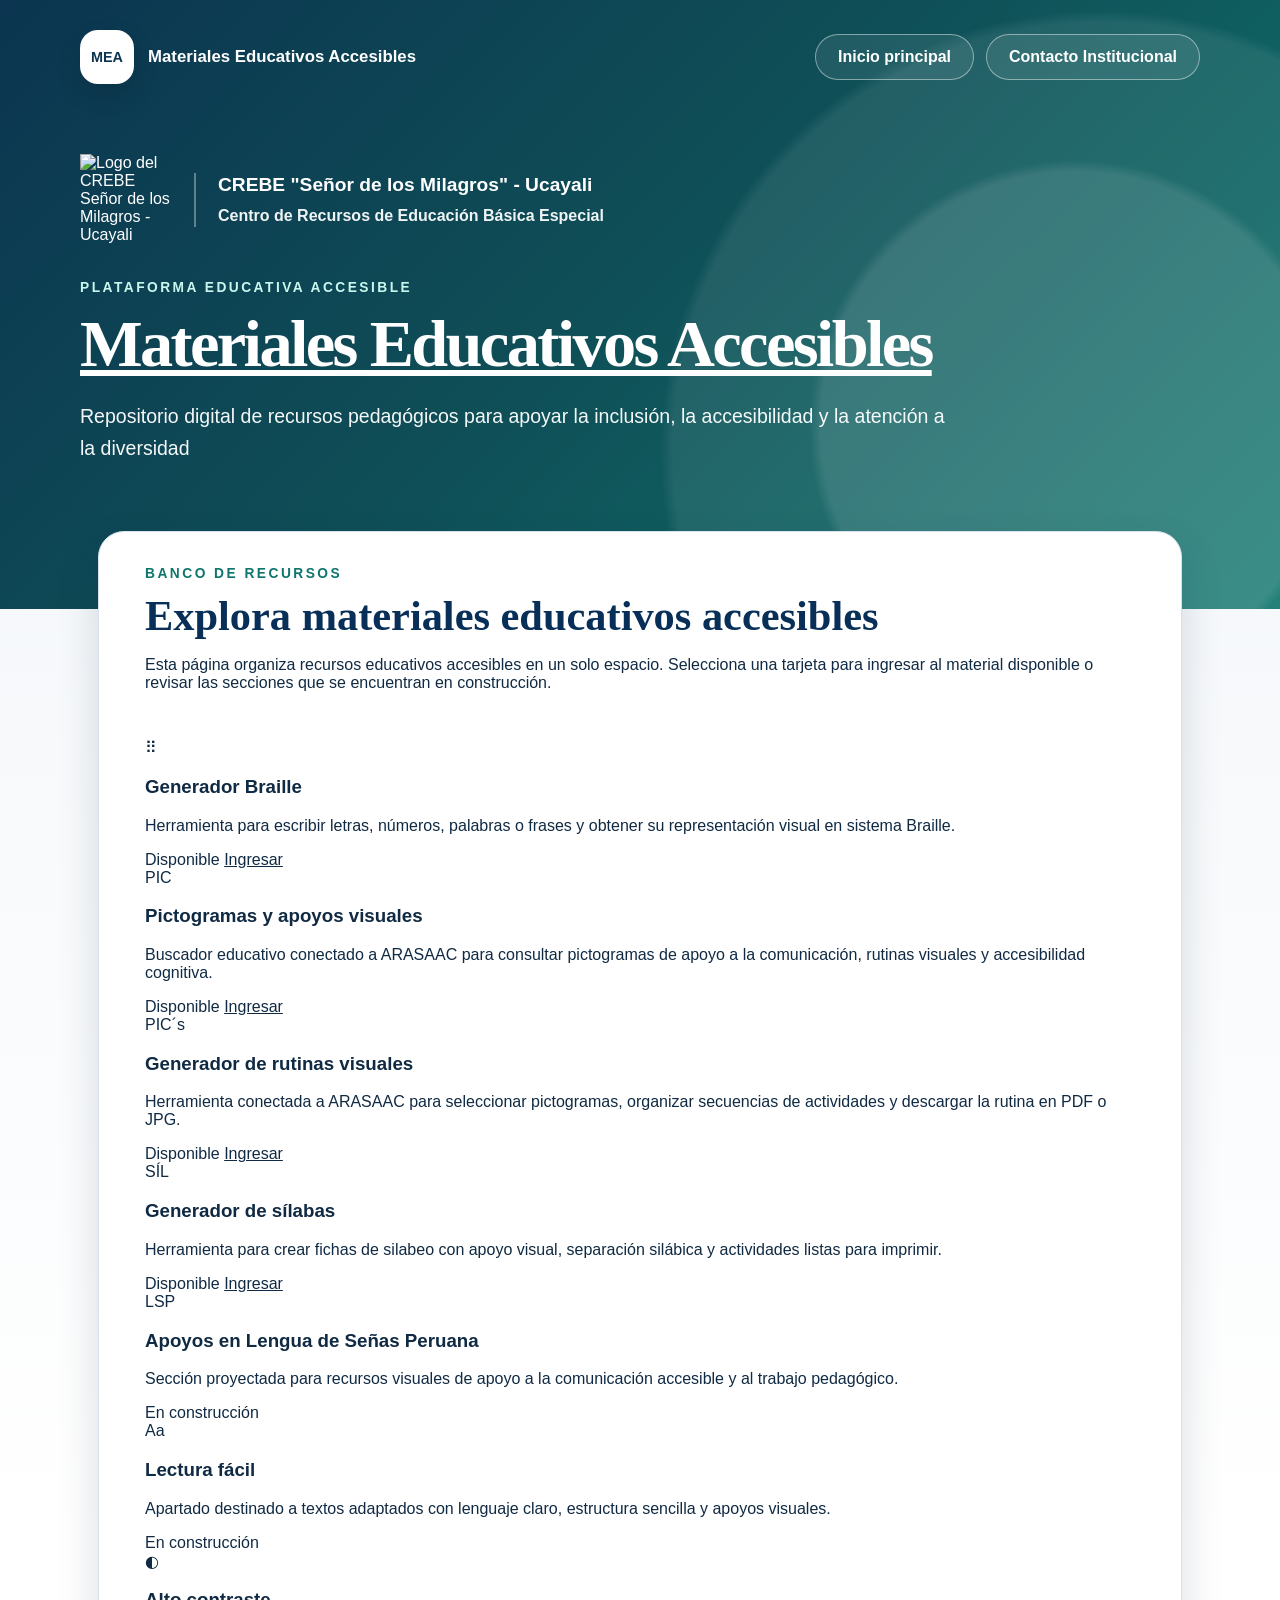
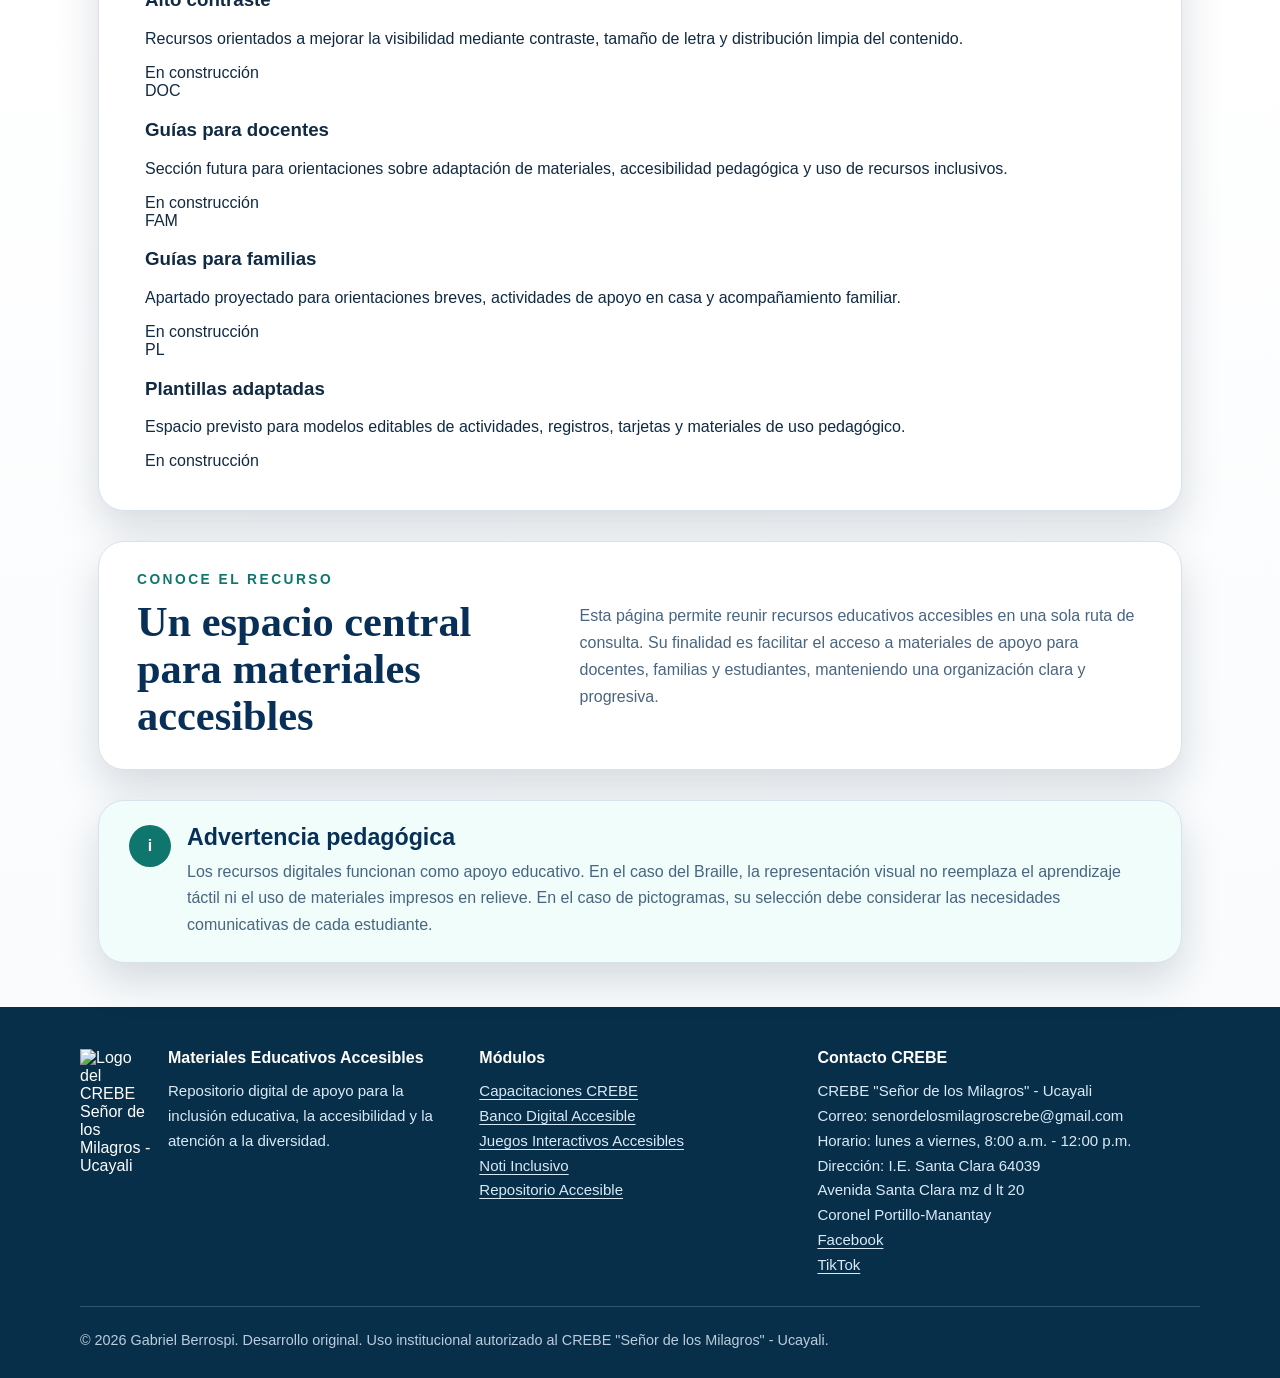
==== index.html @ aba75256 "Update stylesheet version and background styles Updated the stylesheet version and modified backgrou" ====
<!doctype html>
<html lang="es">
<head>
  <meta charset="utf-8">
  <meta name="viewport" content="width=device-width, initial-scale=1">
  <meta name="description" content="Materiales Educativos Accesibles: repositorio digital de recursos pedagógicos para la inclusión, la accesibilidad y la atención a la diversidad.">
  <title>Materiales Educativos Accesibles</title>
  <link rel="stylesheet" href="estilos.css?v=14">
  <style>
  .patron-portada {
    position: absolute;
    inset: 0;
    z-index: 0;
    overflow: hidden;
    pointer-events: none;

    background-image: url("patron-shipibo.png");
    background-repeat: repeat;
    background-size: cover;
    background-position: center;

    opacity: .30;
    filter: saturate(1.15) contrast(1.08);
}    
    .cabecera .navegacion,
.cabecera .portada {
  position: relative;
  z-index: 1;
}
  </style>

</head>
<body>
  <a class="salto-contenido" href="#contenido-principal">Ir al contenido</a>

  <header class="cabecera">
    <div class="patron-portada" aria-hidden="true"></div>

    <nav class="navegacion" aria-label="Navegación principal">
      <a class="marca" href="index.html" aria-label="Volver al inicio de Materiales Educativos Accesibles">
        <span class="marca-icono" aria-hidden="true">MEA</span>
        <span>Materiales Educativos Accesibles</span>
      </a>
      <div class="enlaces-cabecera">
        <a class="enlace-cabecera" href="https://crebeucayali.weebly.com/">Inicio principal</a>
        <a class="enlace-cabecera" href="https://gabriel-lsp.github.io/accesos-complementarios/contacto.html">Contacto Institucional</a>
      </div>
    </nav>

    <div class="portada">
      <div class="bloque-institucional" aria-label="Identidad institucional">
        <img class="logo-crebe" src="https://gabriel-lsp.github.io/banco-digital-accesible/logo-crebe.png" alt="Logo del CREBE Señor de los Milagros - Ucayali">
        <div class="texto-institucional">
          <p class="nombre-institucional">CREBE "Señor de los Milagros" - Ucayali</p>
          <p class="detalle-institucional">Centro de Recursos de Educación Básica Especial</p>
        </div>
      </div>
      <p class="etiqueta">Plataforma educativa accesible</p>
      <h1><a class="titulo-portada-enlace" href="index.html">Materiales Educativos Accesibles</a></h1>
      <p class="subtitulo">Repositorio digital de recursos pedagógicos para apoyar la inclusión, la accesibilidad y la atención a la diversidad</p>
    </div>
  </header>

  <main id="contenido-principal">
    <section class="panel-busqueda" aria-labelledby="titulo-catalogo">
      <div class="panel-encabezado">
        <div>
          <p class="sobretitulo">Banco de recursos</p>
          <h2 id="titulo-catalogo">Explora materiales educativos accesibles</h2>
          <p class="texto-panel-materiales">Esta página organiza recursos educativos accesibles en un solo espacio. Selecciona una tarjeta para ingresar al material disponible o revisar las secciones que se encuentran en construcción.</p>
        </div>
      </div>

      <div class="grid-materiales">
        <article class="tarjeta-material disponible"><div>
          <div class="material-icono" aria-hidden="true">⠿</div>
          <h3>Generador Braille</h3>
          <p>Herramienta para escribir letras, números, palabras o frases y obtener su representación visual en sistema Braille.</p>
        </div>
          <div class="tarjeta-pie">
            <span class="estado-material disponible">Disponible</span>
            <a class="enlace-material" href="generador/generador.html">Ingresar</a>
          </div>
        </article>
        <article class="tarjeta-material disponible"><div>
          <div class="material-icono" aria-hidden="true">PIC</div>
          <h3>Pictogramas y apoyos visuales</h3>
          <p>Buscador educativo conectado a ARASAAC para consultar pictogramas de apoyo a la comunicación, rutinas visuales y accesibilidad cognitiva.</p>
        </div>
          <div class="tarjeta-pie">
            <span class="estado-material disponible">Disponible</span>
            <a class="enlace-material" href="pictogramas/pictogramas.html">Ingresar</a>
          </div>
        </article>
        <article class="tarjeta-material disponible"><div>
          <div class="material-icono" aria-hidden="true">PIC´s</div>
          <h3>Generador de rutinas visuales</h3>
          <p>Herramienta conectada a ARASAAC para seleccionar pictogramas, organizar secuencias de actividades y descargar la rutina en PDF o JPG.</p>
        </div>
          <div class="tarjeta-pie">
            <span class="estado-material disponible">Disponible</span>
            <a class="enlace-material" href="rutinas/rutinas.html">Ingresar</a>
          </div>
        </article>
        <article class="tarjeta-material disponible">
          <div>
          <div class="material-icono" aria-hidden="true">SÍL</div>
            <h3>Generador de sílabas</h3>
            <p>Herramienta para crear fichas de silabeo con apoyo visual, separación silábica y actividades listas para imprimir.</p>
          </div>
          <div class="tarjeta-pie">
            <span class="estado-material disponible">Disponible</span>
            <a class="enlace-material" href="conciencia-fonologica/conciencia-fonologica.html">Ingresar</a>
          </div>
        </article>
        <article class="tarjeta-material">
          <div>
            <div class="material-icono" aria-hidden="true">LSP</div>
            <h3>Apoyos en Lengua de Señas Peruana</h3><p>Sección proyectada para recursos visuales de apoyo a la comunicación accesible y al trabajo pedagógico.</p>
          </div>
          <div class="tarjeta-pie">
            <span class="estado-material construccion">En construcción</span>
          </div>
        </article>
        <article class="tarjeta-material"><div>
          <div class="material-icono" aria-hidden="true">Aa</div>
          <h3>Lectura fácil</h3>
          <p>Apartado destinado a textos adaptados con lenguaje claro, estructura sencilla y apoyos visuales.</p>
        </div><div class="tarjeta-pie">
          <span class="estado-material construccion">En construcción</span>
        </div>
        </article>
        <article class="tarjeta-material"><div>
          <div class="material-icono" aria-hidden="true">◐</div>
          <h3>Alto contraste</h3>
          <p>Recursos orientados a mejorar la visibilidad mediante contraste, tamaño de letra y distribución limpia del contenido.</p>
        </div>
          <div class="tarjeta-pie">
            <span class="estado-material construccion">En construcción</span>
          </div>
        </article>
        <article class="tarjeta-material"><div>
          <div class="material-icono" aria-hidden="true">DOC</div>
          <h3>Guías para docentes</h3>
          <p>Sección futura para orientaciones sobre adaptación de materiales, accesibilidad pedagógica y uso de recursos inclusivos.</p>
        </div>
          <div class="tarjeta-pie">
            <span class="estado-material construccion">En construcción</span>
          </div>
        </article>
        <article class="tarjeta-material"><div>
          <div class="material-icono" aria-hidden="true">FAM</div>
          <h3>Guías para familias</h3>
          <p>Apartado proyectado para orientaciones breves, actividades de apoyo en casa y acompañamiento familiar.</p>
        </div>
          <div class="tarjeta-pie">
            <span class="estado-material construccion">En construcción</span>
          </div>
        </article>
        <article class="tarjeta-material">
          <div>
          <div class="material-icono" aria-hidden="true">PL</div>
            <h3>Plantillas adaptadas</h3>
            <p>Espacio previsto para modelos editables de actividades, registros, tarjetas y materiales de uso pedagógico.</p>
          </div>
          <div class="tarjeta-pie">
            <span class="estado-material construccion">En construcción</span>
          </div>
        </article>
      </div>
    </section>

    <section id="presentacion" class="seccion-presentacion" aria-labelledby="titulo-presentacion">
      <div class="panel-presentacion">
        <div><p class="sobretitulo">Conoce el recurso</p>
          <h2 id="titulo-presentacion">Un espacio central para materiales accesibles</h2>
        </div>
        <p>Esta página permite reunir recursos educativos accesibles en una sola ruta de consulta. Su finalidad es facilitar el acceso a materiales de apoyo para docentes, familias y estudiantes, manteniendo una organización clara y progresiva.</p>
      </div>
    </section>
    <section id="aviso-pedagogico" class="seccion-aviso" aria-labelledby="titulo-aviso">
      <aside class="aviso-pedagogico">
        <div class="aviso-icono" aria-hidden="true">i
        </div>
        <div>
          <h2 id="titulo-aviso">Advertencia pedagógica</h2>
          <p>Los recursos digitales funcionan como apoyo educativo. En el caso del Braille, la representación visual no reemplaza el aprendizaje táctil ni el uso de materiales impresos en relieve. En el caso de pictogramas, su selección debe considerar las necesidades comunicativas de cada estudiante.</p>
        </div>
      </aside>
    </section>
  </main>

  <footer>
    <div class="footer-contenido">
      <div class="footer-bloque footer-marca">
        <img class="footer-logo" src="https://gabriel-lsp.github.io/banco-digital-accesible/logo-crebe.png" alt="Logo del CREBE Señor de los Milagros - Ucayali">
        <div>
          <h2>Materiales Educativos Accesibles</h2>
          <p>Repositorio digital de apoyo para la inclusión educativa, la accesibilidad y la atención a la diversidad.</p>
        </div>
      </div>
      <div class="footer-bloque">
        <h2>Módulos</h2>
        <p>
          <a href="https://gabriel-lsp.github.io/capacitaciones-crebe-ucayali/">Capacitaciones CREBE</a><br>
          <a href="https://gabriel-lsp.github.io/banco-digital-accesible/">Banco Digital Accesible</a><br>
          <a href="https://gabriel-lsp.github.io/juegos-interactivos-accesibles/">Juegos Interactivos Accesibles</a><br>
          <a href="https://gabriel-lsp.github.io/noti-inclusivos/">Noti Inclusivo</a><br>
          <a href="https://gabriel-lsp.github.io/repositorio-accesible/">Repositorio Accesible</a><br>
        </p>
      </div>
      <div class="footer-bloque">
        <h2>Contacto CREBE</h2>
        <p>
          CREBE "Señor de los Milagros" - Ucayali<br>
          Correo: senordelosmilagroscrebe@gmail.com<br>
          Horario: lunes a viernes, 8:00 a.m. - 12:00 p.m.<br>
          Dirección: I.E. Santa Clara 64039<br>
          Avenida Santa Clara mz d lt 20<br>
          Coronel Portillo-Manantay<br>
          <a href="https://www.facebook.com/CREBESM" target="_blank" rel="noopener noreferrer">Facebook</a><br>
          <a href="https://www.tiktok.com/@crebe.sm.ucayali?_r=1&_t=ZS-97Qjebz1I0b" target="_blank" rel="noopener noreferrer">TikTok</a><br>
        </p>
      </div>
    </div>
    <div class="footer-final">
      <p>© 2026 Gabriel Berrospi. Desarrollo original. Uso institucional autorizado al CREBE "Señor de los Milagros" - Ucayali.</p></div>
  </footer>
</body>
</html>
---- estilos.css ----
:root{
  --azul-900:#082f49;
  --azul-800:#0b3f5c;
  --azul-700:#114e60;
  --verde-900:#064e3b;
  --verde-800:#0b4f4a;
  --verde-700:#0f766e;
  --verde-100:#e6f4f1;
  --verde-50:#f0fdfa;
  --blanco:#ffffff;
  --gris-900:#102a43;
  --gris-700:#334e68;
  --gris-600:#486581;
  --gris-500:#627d98;
  --gris-300:#d9e2ec;
  --gris-100:#f0f4f8;
  --amarillo-100:#fff4d6;
  --amarillo-700:#8a5a00;
  --sombra:0 18px 42px rgba(16,42,67,.16);
}

*{box-sizing:border-box;}
html{scroll-behavior:smooth;}
body{margin:0;font-family:Arial, Helvetica, sans-serif;background:linear-gradient(180deg,#f0f4f8 0%,#ffffff 52%,#f7fafc 100%);color:var(--gris-900);}
a{color:inherit;}
.salto-contenido{position:absolute;left:-999px;top:12px;background:var(--gris-900);color:var(--blanco);padding:10px 14px;border-radius:10px;z-index:50;}
.salto-contenido:focus{left:12px;}

.cabecera{position:relative;overflow:hidden;background:radial-gradient(circle at 84% 70%,rgba(255,255,255,.11) 0 22%,transparent 23%),radial-gradient(circle at 86% 74%,rgba(255,255,255,.08) 0 36%,transparent 37%),linear-gradient(135deg,#0b3550 0%,#0f4f57 48%,#0f766e 100%);color:var(--blanco);padding:30px 18px 145px;}
.cabecera::after{display:none;content:none;}
.navegacion{max-width:1120px;margin:0 auto;display:flex;align-items:center;justify-content:space-between;gap:20px;flex-wrap:wrap;}
.marca{display:inline-flex;align-items:center;gap:14px;color:var(--blanco);text-decoration:none;font-weight:900;font-size:1.05rem;letter-spacing:0;}
.marca-icono{width:54px;height:54px;border-radius:18px;display:inline-flex;align-items:center;justify-content:center;background:var(--blanco);color:#0b3550;font-weight:900;font-size:.9rem;box-shadow:0 10px 24px rgba(0,0,0,.14);}
.enlaces-cabecera{display:flex;align-items:center;justify-content:flex-end;flex-wrap:wrap;gap:12px;}
.enlace-cabecera{display:inline-flex;align-items:center;justify-content:center;min-height:46px;padding:10px 22px;border:1px solid rgba(255,255,255,.45);border-radius:999px;color:var(--blanco);text-decoration:none;font-size:1rem;font-weight:800;background:rgba(255,255,255,.08);}
.enlace-cabecera:hover{color:var(--blanco);background:rgba(255,255,255,.16);}
.cabecera .enlace-cabecera[href="https://crebeucayali.weebly.com/"]:not(:first-child){display:none;}
.cabecera .enlace-cabecera[href*="accesos-complementarios/contacto.html"]{font-size:0;}
.cabecera .enlace-cabecera[href*="accesos-complementarios/contacto.html"]::after{content:"Contacto Institucional";font-size:1rem;}

.portada{max-width:1120px;margin:70px auto 0;}
.bloque-institucional{display:flex;align-items:center;gap:22px;margin-bottom:34px;max-width:none;}
.logo-crebe{width:92px;max-width:92px;height:92px;max-height:92px;object-fit:contain;}
.texto-institucional{border-left:2px solid rgba(255,255,255,.35);padding-left:22px;}
.nombre-institucional{margin:0 0 8px;color:var(--blanco);font-size:1.2rem;font-weight:900;line-height:1.25;}
.detalle-institucional{margin:0;color:rgba(255,255,255,.94);font-size:1rem;font-weight:700;line-height:1.4;}
.etiqueta,.etiqueta-superior,.sobretitulo,.seccion-etiqueta{margin:0 0 14px;font-size:.86rem;font-weight:900;letter-spacing:.18em;text-transform:uppercase;}
.etiqueta,.etiqueta-superior{color:#c9f7ee;}
.sobretitulo,.seccion-etiqueta{color:var(--verde-700);}
.portada h1{max-width:900px;margin:0 0 22px;color:var(--blanco);font-family:Georgia, "Times New Roman", serif;font-size:clamp(2.5rem,5.8vw,4.15rem);line-height:1.04;letter-spacing:-.04em;}
.subtitulo{max-width:880px;margin:0;color:rgba(255,255,255,.96);font-size:1.22rem;line-height:1.65;}

main{max-width:1120px;margin:-78px auto 0;padding:0 18px 44px;position:relative;z-index:2;}
.panel-busqueda,.panel-presentacion,.aviso-pedagogico{background:var(--blanco);border:1px solid var(--gris-300);border-radius:26px;box-shadow:var(--sombra);}
.panel-busqueda{padding:34px 46px 40px;}
.panel-encabezado{display:flex;align-items:flex-start;justify-content:space-between;gap:24px;margin-bottom:30px;}
.sobretitulo{margin:0 0 12px;color:var(--verde-700);font-size:.86rem;font-weight:900;letter-spacing:.18em;text-transform:uppercase;}
.panel-encabezado h2,.panel-presentacion h2,.aviso-pedagogico h2{margin:0;color:#072f57;font-family:Georgia, "Times New Roman", serif;font-size:clamp(1.9rem,3.6vw,2.65rem);line-height:1.1;}
.texto-panel{max-width:860px;margin:14px 0 0;color:var(--gris-600);line-height:1.65;font-size:1rem;}
.contador{display:inline-flex;align-items:center;justify-content:center;margin:4px 0 0;padding:10px 18px;border-radius:999px;background:var(--verde-100);color:var(--verde-700);font-weight:900;}
.herramientas{display:grid;grid-template-columns:1.2fr .8fr;gap:28px;margin-top:10px;}
.grupo-busqueda label,.grupo-filtros p{display:block;margin:0 0 10px;color:#072f57;font-weight:900;}
.campo-busqueda{display:flex;align-items:center;gap:12px;border:1px solid var(--gris-300);border-radius:16px;padding:0 16px;min-height:56px;background:#fbfdff;color:var(--gris-600);}
.campo-busqueda input{width:100%;border:0;outline:0;background:transparent;font-size:1rem;color:var(--gris-900);}
.ayuda{margin:8px 0 0;color:var(--gris-500);font-size:.92rem;}
.filtros{display:flex;flex-wrap:wrap;gap:10px;}
.filtro,.boton,.boton-mas{border:0;cursor:pointer;font-family:inherit;}
.filtro{padding:10px 14px;border-radius:999px;background:var(--gris-100);color:var(--gris-700);font-weight:800;}
.filtro.activo,.filtro:hover{background:var(--verde-700);color:var(--blanco);}
.catalogo{margin-top:28px;}
.lista-tarjetas{display:grid;grid-template-columns:repeat(3,1fr);gap:18px;}
.tarjeta{background:var(--blanco);border:1px solid var(--gris-300);border-radius:24px;padding:22px;box-shadow:0 10px 24px rgba(16,42,67,.08);}
.tarjeta h3{margin:0 0 8px;color:#072f57;}
.tarjeta p{margin:0;color:var(--gris-600);line-height:1.55;}
.contenedor-boton-mas{display:flex;justify-content:center;margin-top:28px;}
.boton-mas,.boton-primario{display:inline-flex;align-items:center;justify-content:center;min-height:46px;padding:11px 24px;border-radius:999px;background:var(--verde-700);color:var(--blanco);font-weight:900;box-shadow:0 8px 18px rgba(0,0,0,.12);}
.boton-mas:hover,.boton-primario:hover{background:var(--verde-800);}
.estado-vacio,.mensaje-error{margin-top:28px;padding:28px;border-radius:24px;text-align:center;background:var(--blanco);border:1px solid var(--gris-300);}
.estado-vacio-simbolo{margin:0 0 8px;font-size:3rem;color:var(--verde-700);}

.seccion-presentacion,.seccion-aviso{margin-top:30px;}
.panel-presentacion{padding:30px 38px;display:grid;grid-template-columns:.85fr 1.15fr;gap:26px;align-items:center;}
.panel-presentacion p:last-child{margin:0;color:var(--gris-600);font-size:1rem;line-height:1.7;}
.aviso-pedagogico{display:flex;align-items:flex-start;gap:16px;padding:24px 30px;background:var(--verde-50);}
.aviso-icono{width:42px;height:42px;border-radius:50%;background:var(--verde-700);color:var(--blanco);display:flex;align-items:center;justify-content:center;flex:0 0 auto;font-weight:900;}
.aviso-pedagogico h2{font-size:1.45rem;font-family:Arial, Helvetica, sans-serif;}
.aviso-pedagogico p{margin:8px 0 0;color:var(--gris-600);line-height:1.65;}
.solo-lectores{position:absolute;width:1px;height:1px;padding:0;margin:-1px;overflow:hidden;clip:rect(0,0,0,0);white-space:nowrap;border:0;}
textarea,input[type="text"],input:not([type]){position:relative;z-index:50;pointer-events:auto;user-select:text;-webkit-user-select:text;cursor:text;}

footer{background:#082f49;color:var(--blanco);padding:42px 18px 26px;}
.footer-contenido{max-width:1120px;margin:0 auto;display:grid;grid-template-columns:1.2fr 1fr 1.25fr;gap:32px;}
.footer-bloque h2{margin:0 0 12px;font-size:1rem;color:var(--blanco);}
.footer-bloque p{margin:0;color:#d9eaf7;line-height:1.65;font-size:.94rem;}
.footer-bloque a{color:#d9eaf7;text-decoration:underline;text-underline-offset:3px;}
.footer-bloque a:hover{text-decoration:underline;}
.footer-bloque a[href*="accesos-complementarios/contacto.html"]{font-size:0;}
.footer-bloque a[href*="accesos-complementarios/contacto.html"]::after{content:"Contacto Institucional";font-size:.94rem;}
.footer-marca{display:flex;align-items:flex-start;gap:16px;}
.footer-logo{width:72px;max-width:72px;height:auto;object-fit:contain;display:block;flex-shrink:0;}
.footer-final{max-width:1120px;margin:28px auto 0;padding-top:22px;border-top:1px solid rgba(255,255,255,.18);}
.footer-final p{margin:0;color:#bcccdc;text-align:left;line-height:1.6;font-size:.9rem;}

@media (max-width:900px){
  .herramientas,.panel-presentacion,.footer-contenido{grid-template-columns:1fr;}
  .lista-tarjetas{grid-template-columns:repeat(2,1fr);}
  .footer-marca{align-items:center;}
}
@media (max-width:700px){
  .cabecera{padding:26px 18px 116px;}
  .navegacion{align-items:flex-start;flex-direction:column;}
  .enlaces-cabecera{justify-content:flex-start;gap:12px;}
  .enlace-cabecera{width:auto;min-height:46px;padding:10px 22px;font-size:1rem;}
  .cabecera .enlace-cabecera[href*="accesos-complementarios/contacto.html"]::after{font-size:1rem;}
  .portada{margin-top:54px;}
  .bloque-institucional{align-items:center;gap:16px;margin-bottom:28px;}
  .logo-crebe{width:80px;max-width:80px;height:80px;max-height:80px;}
  .texto-institucional{padding-left:16px;}
  .nombre-institucional{font-size:1rem;}
  .detalle-institucional{font-size:.9rem;}
  main{max-width:1120px;margin-top:-78px;padding:0 14px 34px;}
  .panel-busqueda,.panel-presentacion,.aviso-pedagogico{padding:26px 20px 30px;}
  .panel-encabezado{flex-direction:column;}
  .lista-tarjetas{grid-template-columns:1fr;}
  .tarjeta-pie{flex-direction:column;align-items:flex-start;}
  .enlace-material{width:100%;text-align:center;}
  .seccion-rutinas input,.seccion-rutinas textarea,.rutinas input,.rutinas textarea{pointer-events:auto;user-select:text;-webkit-user-select:text;cursor:text;position:relative;z-index:10;}
  .seccion-rutinas,.rutinas{pointer-events:auto;}
}
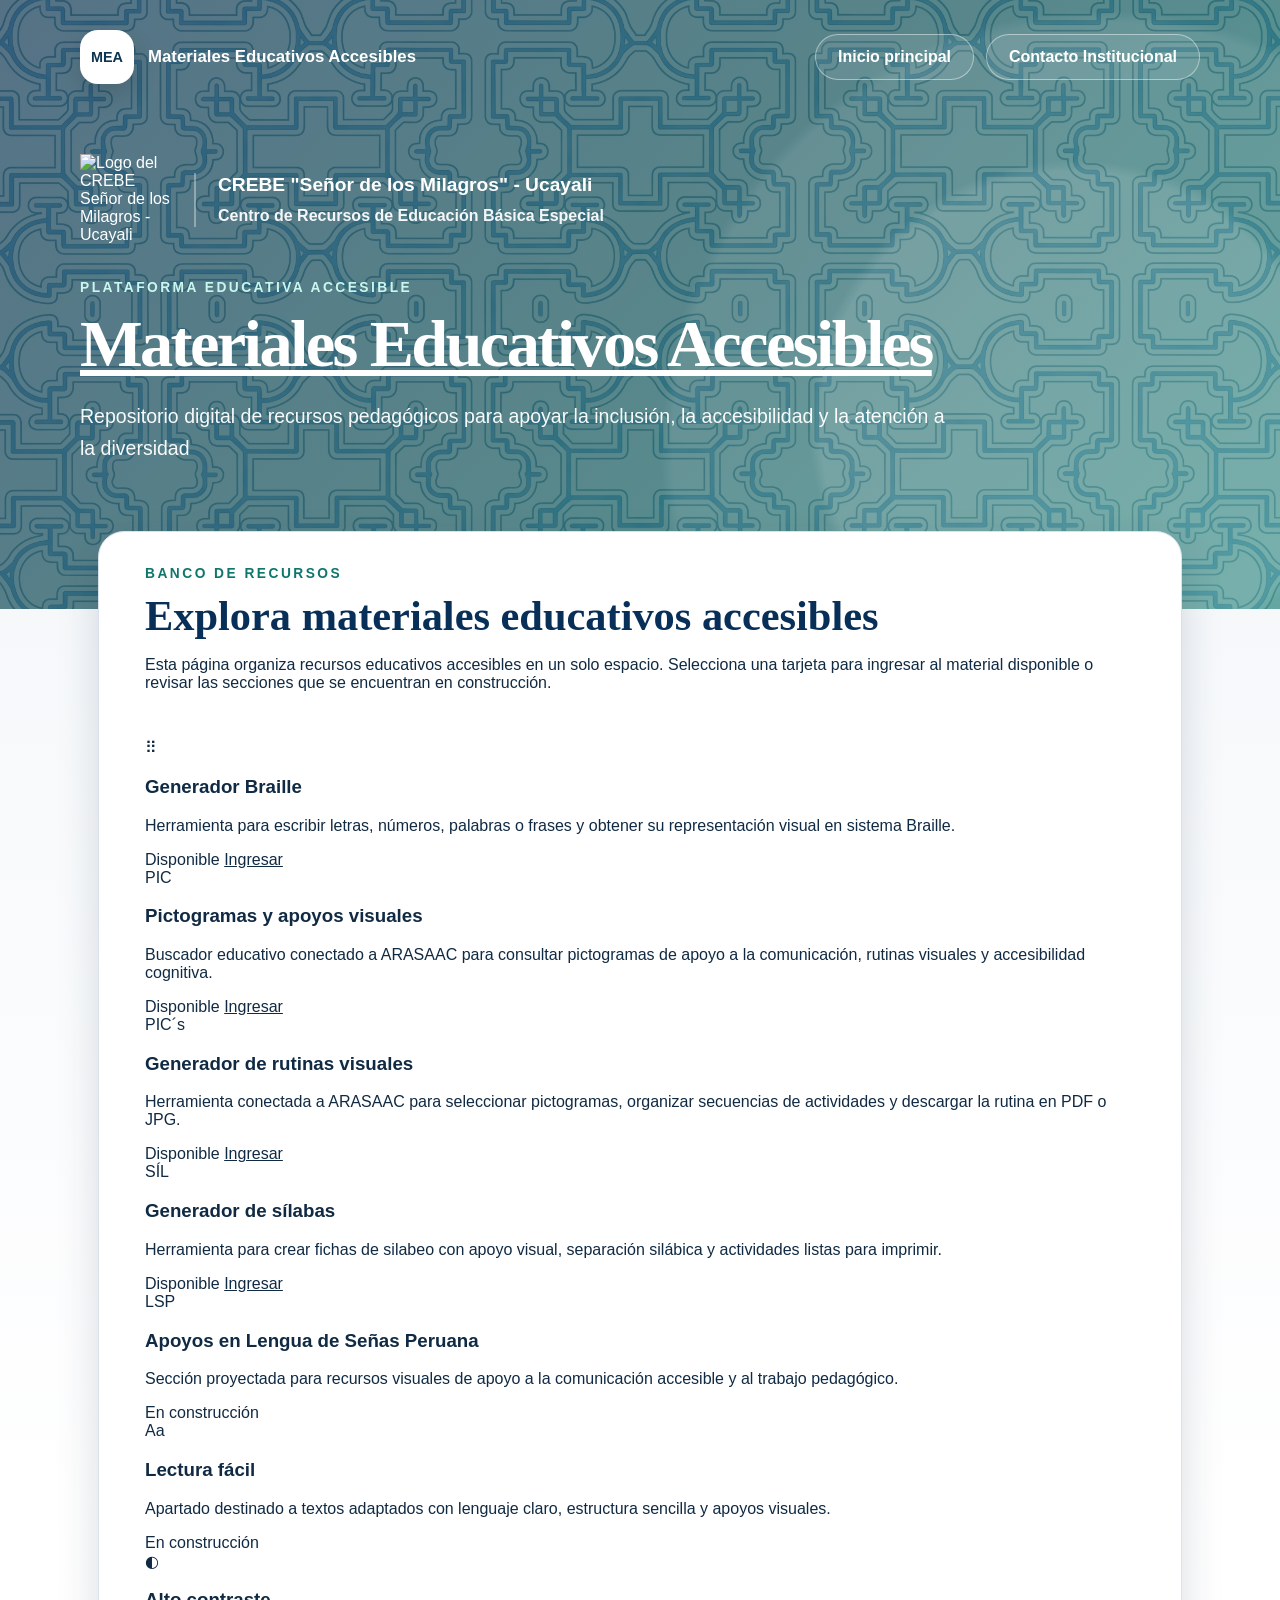
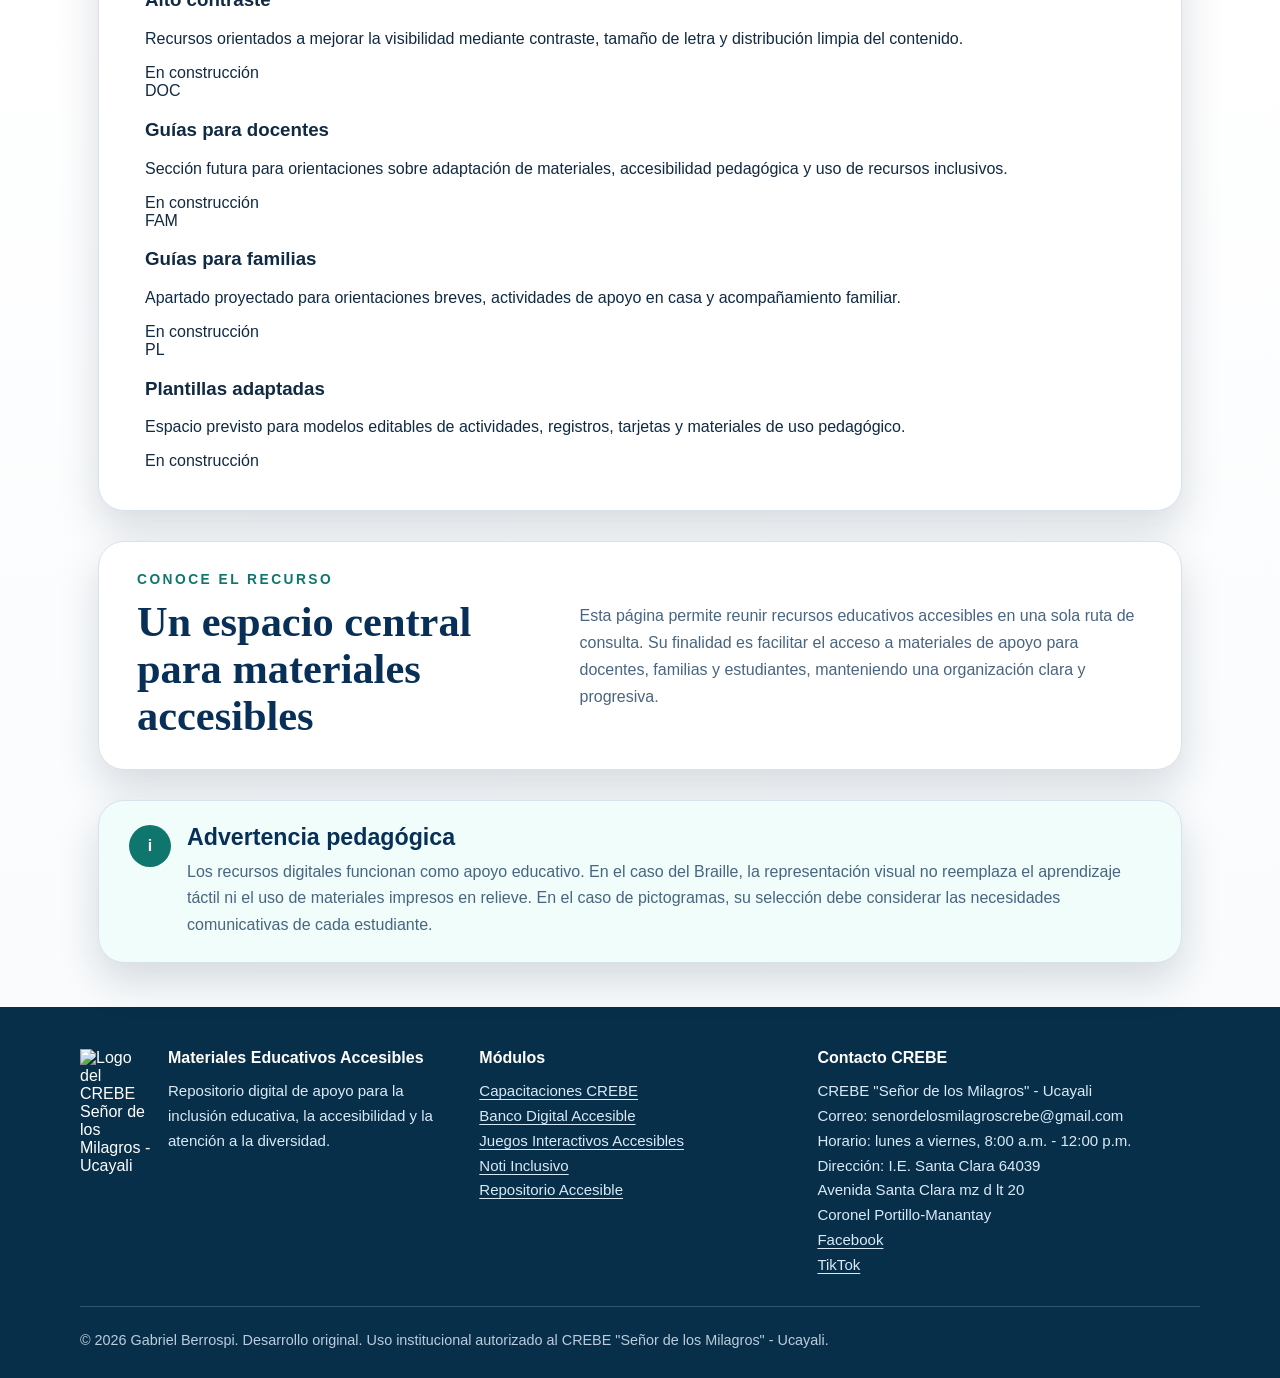
==== commit 49b018d2: "Change background image format from PNG to WEBP" ====
--- a/index.html
+++ b/index.html
@@ -5,7 +5,7 @@
   <meta name="viewport" content="width=device-width, initial-scale=1">
   <meta name="description" content="Materiales Educativos Accesibles: repositorio digital de recursos pedagógicos para la inclusión, la accesibilidad y la atención a la diversidad.">
   <title>Materiales Educativos Accesibles</title>
-  <link rel="stylesheet" href="estilos.css?v=14">
+  <link rel="stylesheet" href="estilos.css?v=15">
   <style>
   .patron-portada {
     position: absolute;
@@ -14,7 +14,7 @@
     overflow: hidden;
     pointer-events: none;
 
-    background-image: url("patron-shipibo.png");
+    background-image: url("patron-shipibo.webp");
     background-repeat: repeat;
     background-size: cover;
     background-position: center;
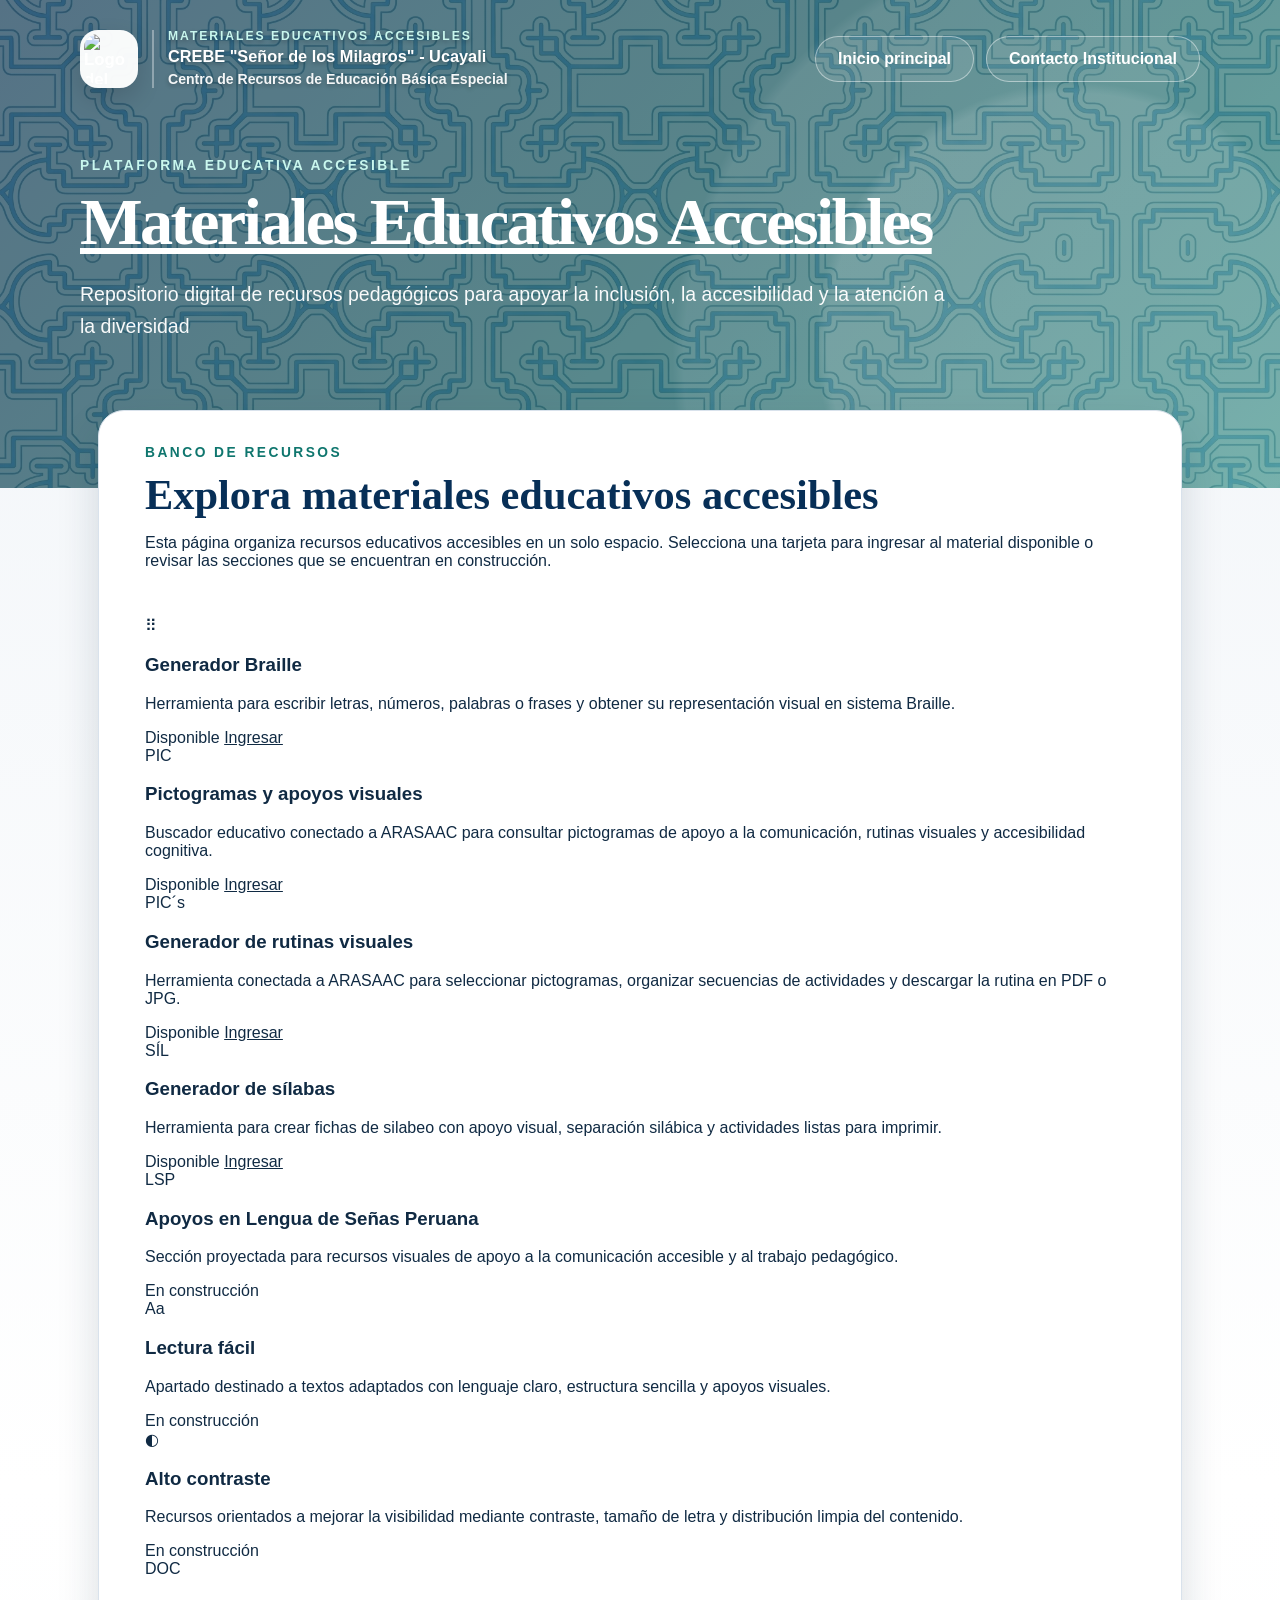
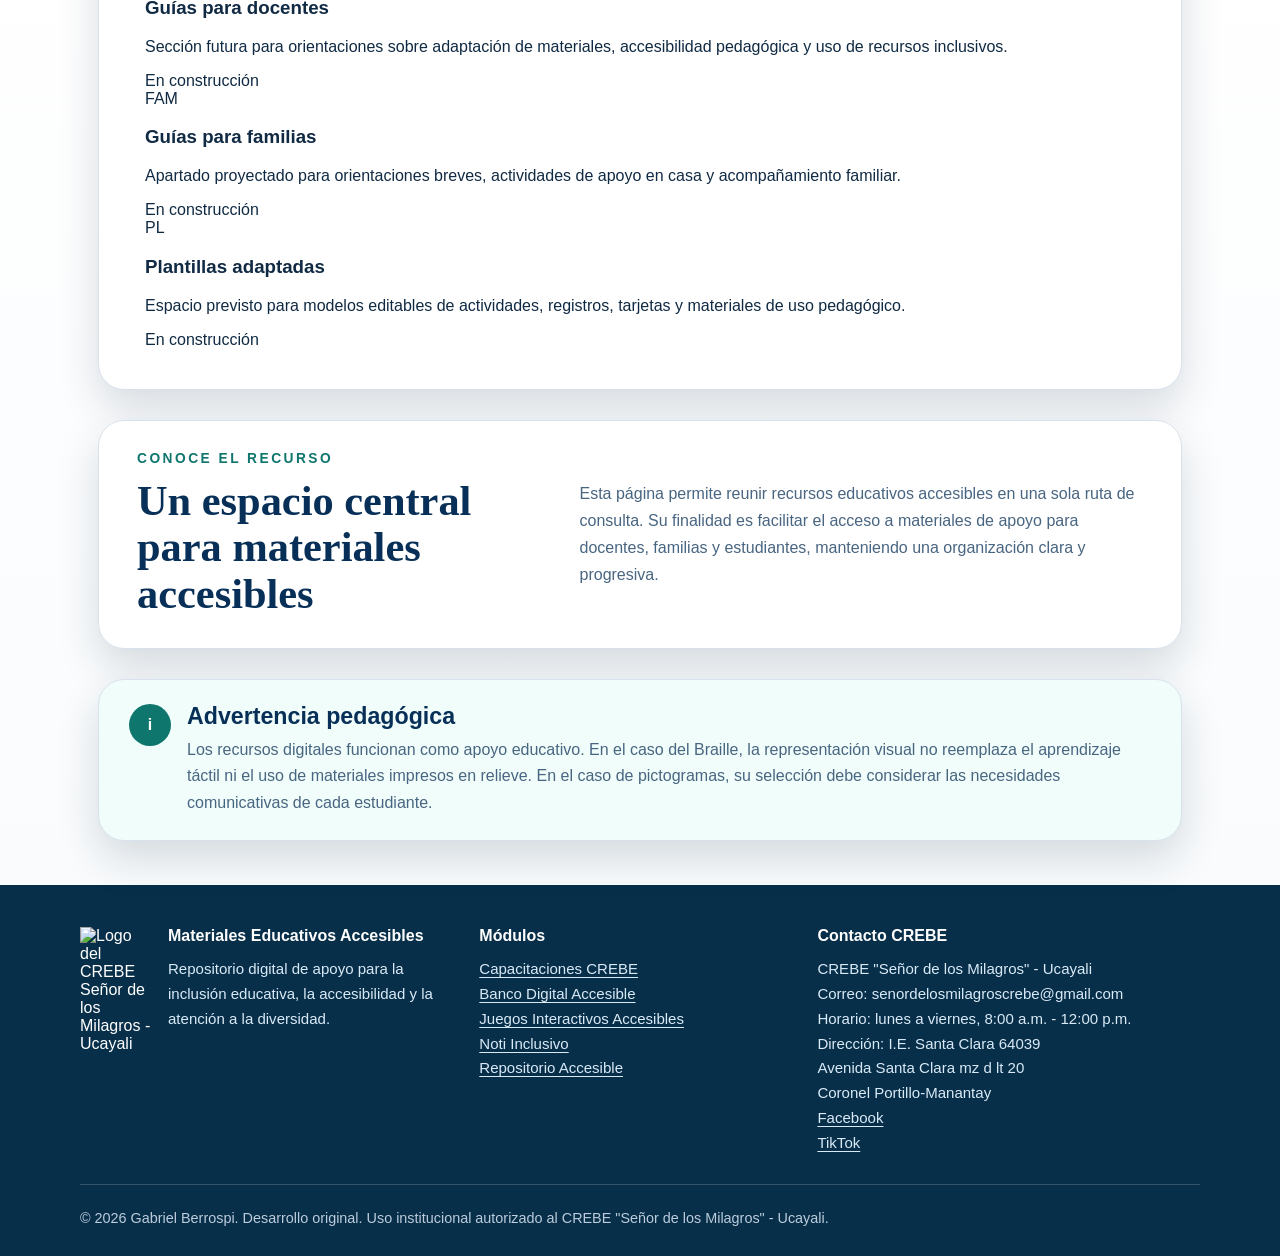
==== commit 2efe4aff: "Reubicar identidad institucional en cabecera superior MEA" ====
--- a/index.html
+++ b/index.html
@@ -7,28 +7,103 @@
   <title>Materiales Educativos Accesibles</title>
   <link rel="stylesheet" href="estilos.css?v=15">
   <style>
-  .patron-portada {
-    position: absolute;
-    inset: 0;
-    z-index: 0;
-    overflow: hidden;
-    pointer-events: none;
-
-    background-image: url("patron-shipibo.webp");
-    background-repeat: repeat;
-    background-size: cover;
-    background-position: center;
-
-    opacity: .30;
-    filter: saturate(1.15) contrast(1.08);
-}    
+    .patron-portada{
+      position:absolute;
+      inset:0;
+      z-index:0;
+      overflow:hidden;
+      pointer-events:none;
+      background-image:url("patron-shipibo.webp");
+      background-repeat:repeat;
+      background-size:cover;
+      background-position:center;
+      opacity:.30;
+      filter:saturate(1.15) contrast(1.08);
+    }
+
     .cabecera .navegacion,
-.cabecera .portada {
-  position: relative;
-  z-index: 1;
-}
+    .cabecera .portada{
+      position:relative;
+      z-index:1;
+    }
+
+    .marca-institucional{
+      align-items:center;
+      gap:14px;
+      max-width:min(560px,100%);
+    }
+
+    .marca-logo-superior{
+      display:block;
+      width:58px;
+      height:58px;
+      object-fit:contain;
+      flex-shrink:0;
+      padding:4px;
+      background:rgba(255,255,255,.96);
+      border-radius:18px;
+      box-shadow:0 10px 24px rgba(0,0,0,.14);
+    }
+
+    .marca-texto-superior{
+      display:block;
+      padding-left:14px;
+      border-left:2px solid rgba(255,255,255,.35);
+      text-shadow:0 2px 4px rgba(0,0,0,.28);
+    }
+
+    .marca-modulo{
+      display:block;
+      margin:0 0 3px;
+      color:#c9f7ee;
+      font-size:.76rem;
+      font-weight:900;
+      line-height:1.15;
+      letter-spacing:.16em;
+      text-transform:uppercase;
+    }
+
+    .marca-nombre-institucional{
+      display:block;
+      color:#ffffff;
+      font-size:1.02rem;
+      font-weight:900;
+      line-height:1.2;
+    }
+
+    .marca-detalle-institucional{
+      display:block;
+      margin-top:4px;
+      color:rgba(255,255,255,.94);
+      font-size:.88rem;
+      font-weight:750;
+      line-height:1.25;
+    }
+
+    @media (max-width:700px){
+      .marca-institucional{
+        align-items:flex-start;
+      }
+
+      .marca-logo-superior{
+        width:52px;
+        height:52px;
+        border-radius:16px;
+      }
+
+      .marca-texto-superior{
+        padding-left:12px;
+      }
+
+      .marca-nombre-institucional{
+        font-size:.94rem;
+      }
+
+      .marca-detalle-institucional{
+        font-size:.82rem;
+      }
+    }
   </style>
-
 </head>
 <body>
   <a class="salto-contenido" href="#contenido-principal">Ir al contenido</a>
@@ -37,9 +112,13 @@
     <div class="patron-portada" aria-hidden="true"></div>
 
     <nav class="navegacion" aria-label="Navegación principal">
-      <a class="marca" href="index.html" aria-label="Volver al inicio de Materiales Educativos Accesibles">
-        <span class="marca-icono" aria-hidden="true">MEA</span>
-        <span>Materiales Educativos Accesibles</span>
+      <a class="marca marca-institucional" href="index.html" aria-label="Volver al inicio de Materiales Educativos Accesibles">
+        <img class="marca-logo-superior" src="https://gabriel-lsp.github.io/banco-digital-accesible/logo-crebe.png" alt="Logo del CREBE Señor de los Milagros - Ucayali">
+        <span class="marca-texto-superior">
+          <span class="marca-modulo">Materiales Educativos Accesibles</span>
+          <span class="marca-nombre-institucional">CREBE "Señor de los Milagros" - Ucayali</span>
+          <span class="marca-detalle-institucional">Centro de Recursos de Educación Básica Especial</span>
+        </span>
       </a>
       <div class="enlaces-cabecera">
         <a class="enlace-cabecera" href="https://crebeucayali.weebly.com/">Inicio principal</a>
@@ -48,13 +127,6 @@
     </nav>
 
     <div class="portada">
-      <div class="bloque-institucional" aria-label="Identidad institucional">
-        <img class="logo-crebe" src="https://gabriel-lsp.github.io/banco-digital-accesible/logo-crebe.png" alt="Logo del CREBE Señor de los Milagros - Ucayali">
-        <div class="texto-institucional">
-          <p class="nombre-institucional">CREBE "Señor de los Milagros" - Ucayali</p>
-          <p class="detalle-institucional">Centro de Recursos de Educación Básica Especial</p>
-        </div>
-      </div>
       <p class="etiqueta">Plataforma educativa accesible</p>
       <h1><a class="titulo-portada-enlace" href="index.html">Materiales Educativos Accesibles</a></h1>
       <p class="subtitulo">Repositorio digital de recursos pedagógicos para apoyar la inclusión, la accesibilidad y la atención a la diversidad</p>
@@ -227,4 +299,4 @@
       <p>© 2026 Gabriel Berrospi. Desarrollo original. Uso institucional autorizado al CREBE "Señor de los Milagros" - Ucayali.</p></div>
   </footer>
 </body>
-</html>
+</html>
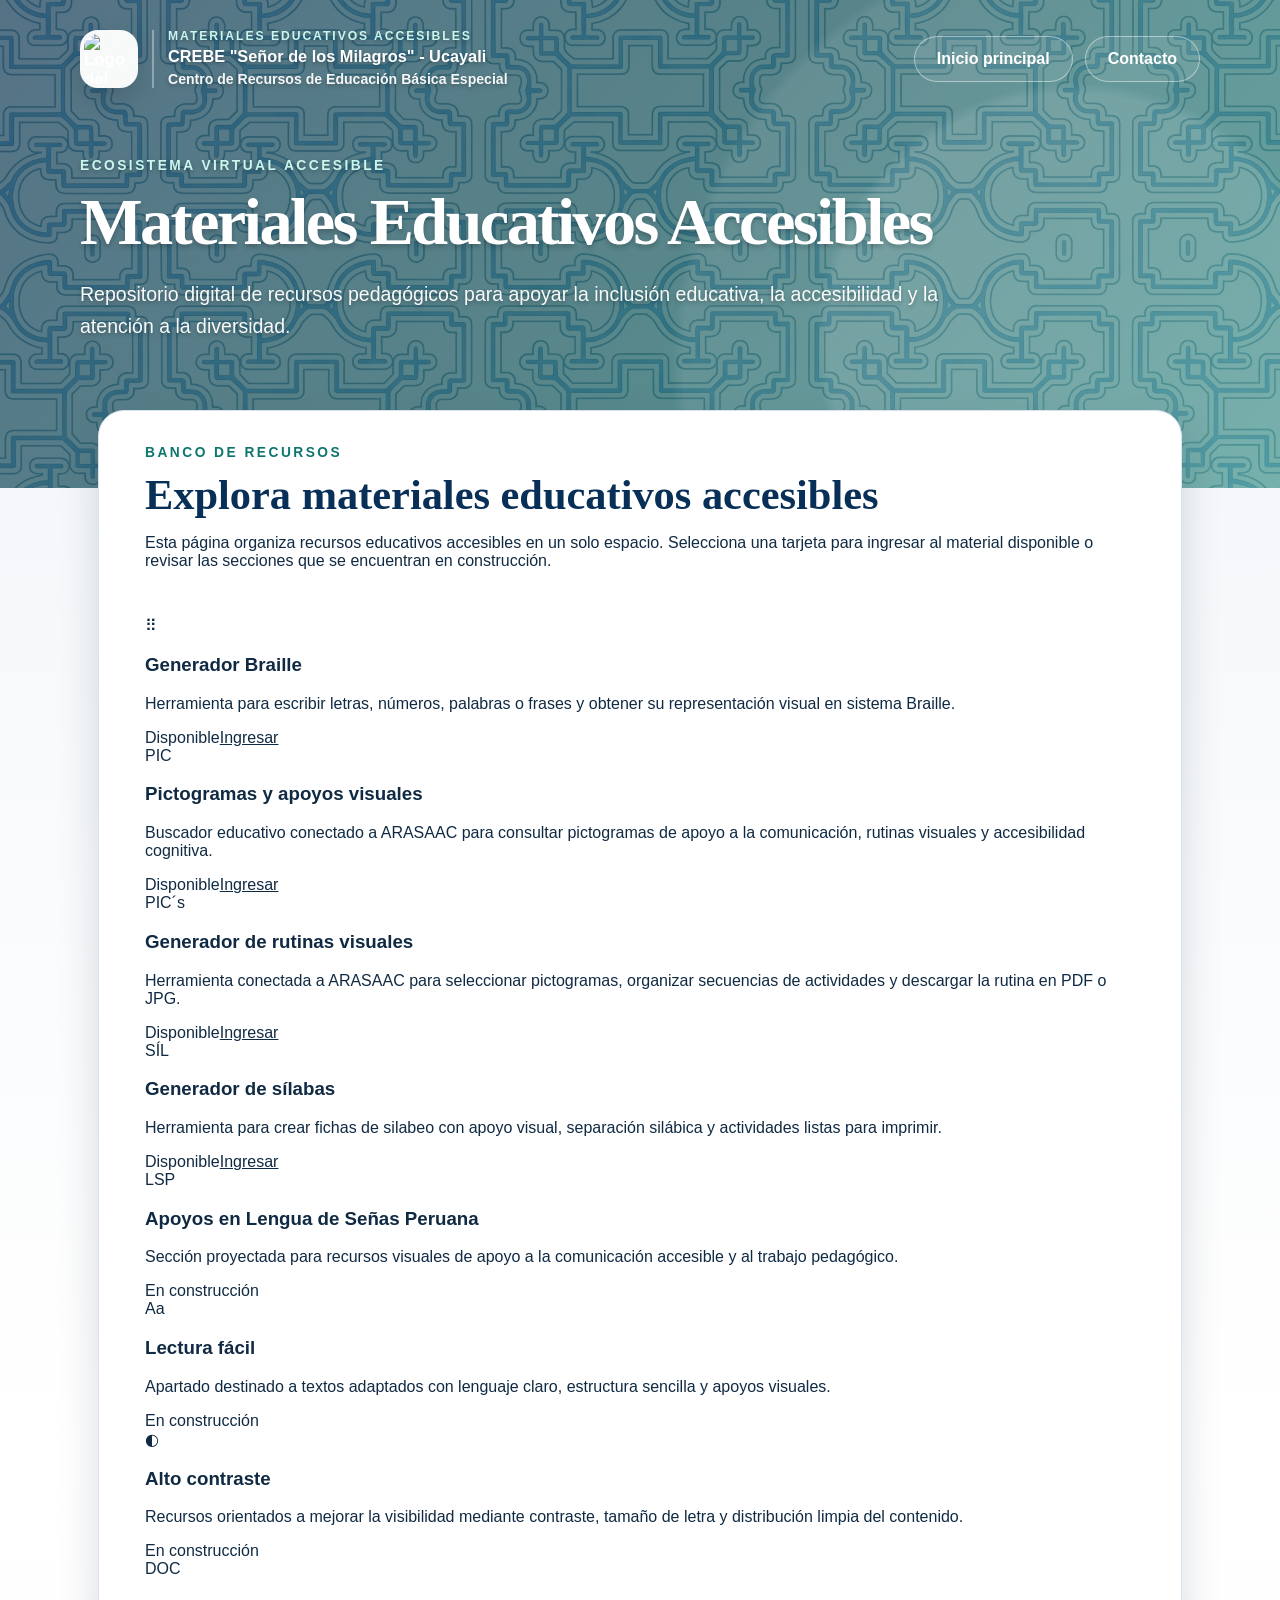
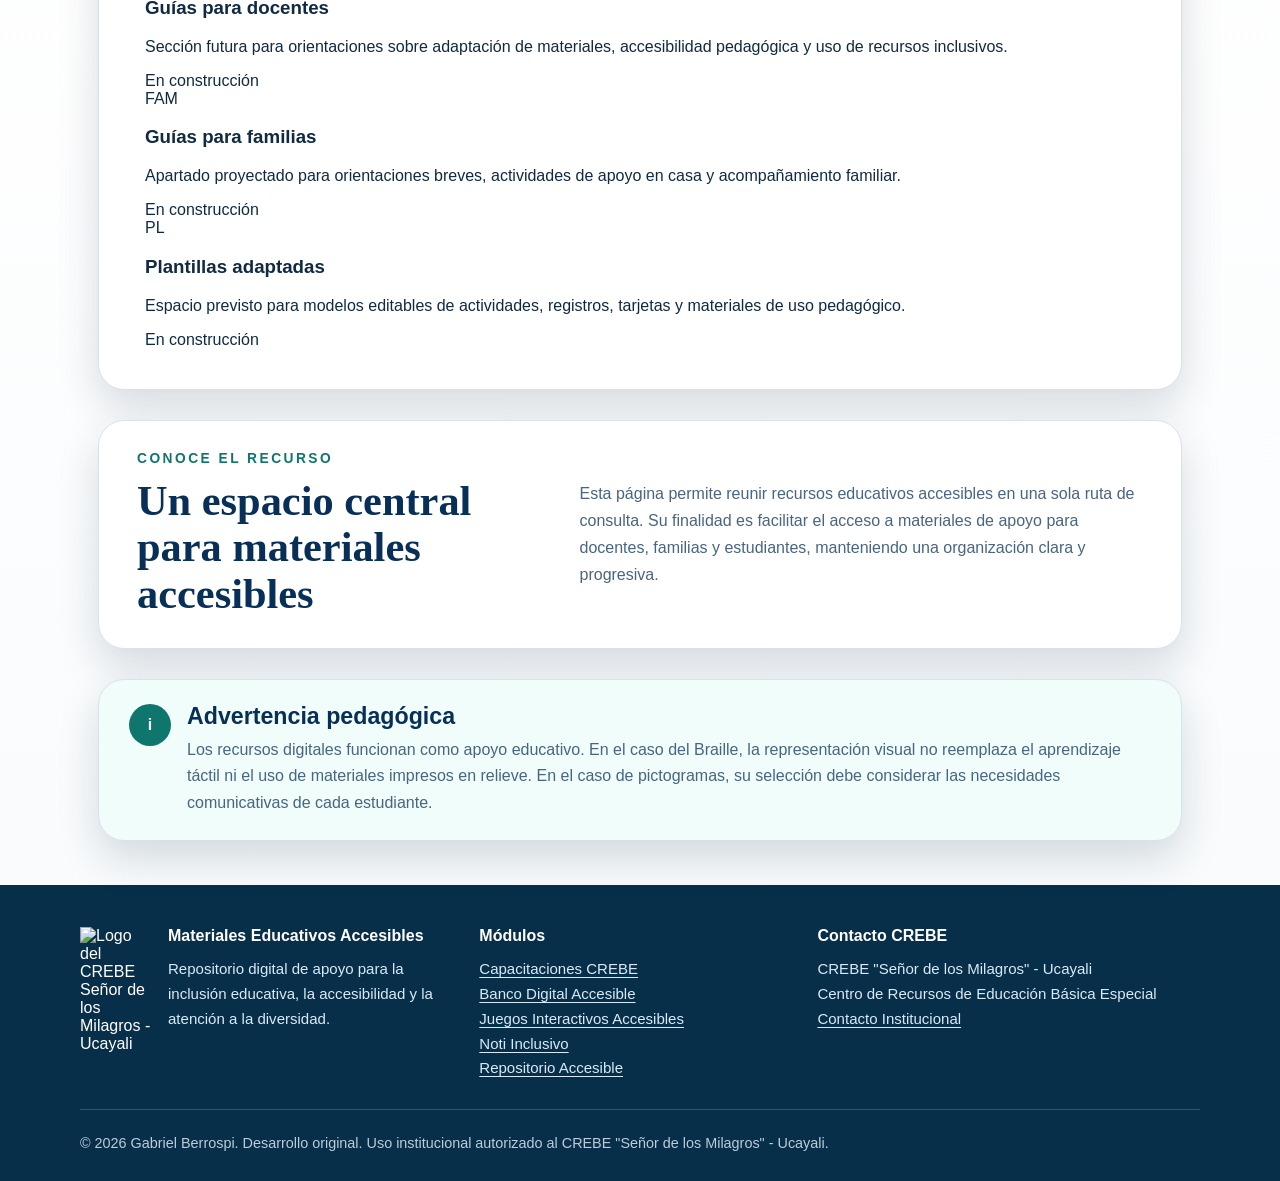
==== commit 11630c0b: "Aplicar identidad visual BDA en portada MEA" ====
--- a/index.html
+++ b/index.html
@@ -5,104 +5,28 @@
   <meta name="viewport" content="width=device-width, initial-scale=1">
   <meta name="description" content="Materiales Educativos Accesibles: repositorio digital de recursos pedagógicos para la inclusión, la accesibilidad y la atención a la diversidad.">
   <title>Materiales Educativos Accesibles</title>
-  <link rel="stylesheet" href="estilos.css?v=15">
+  <link rel="stylesheet" href="estilos.css?v=16">
   <style>
-    .patron-portada{
-      position:absolute;
-      inset:0;
-      z-index:0;
-      overflow:hidden;
-      pointer-events:none;
-      background-image:url("patron-shipibo.webp");
-      background-repeat:repeat;
-      background-size:cover;
-      background-position:center;
-      opacity:.30;
-      filter:saturate(1.15) contrast(1.08);
-    }
-
-    .cabecera .navegacion,
-    .cabecera .portada{
-      position:relative;
-      z-index:1;
-    }
-
-    .marca-institucional{
-      align-items:center;
-      gap:14px;
-      max-width:min(560px,100%);
-    }
-
-    .marca-logo-superior{
-      display:block;
-      width:58px;
-      height:58px;
-      object-fit:contain;
-      flex-shrink:0;
-      padding:4px;
-      background:rgba(255,255,255,.96);
-      border-radius:18px;
-      box-shadow:0 10px 24px rgba(0,0,0,.14);
-    }
-
-    .marca-texto-superior{
-      display:block;
-      padding-left:14px;
-      border-left:2px solid rgba(255,255,255,.35);
-      text-shadow:0 2px 4px rgba(0,0,0,.28);
-    }
-
-    .marca-modulo{
-      display:block;
-      margin:0 0 3px;
-      color:#c9f7ee;
-      font-size:.76rem;
-      font-weight:900;
-      line-height:1.15;
-      letter-spacing:.16em;
-      text-transform:uppercase;
-    }
-
-    .marca-nombre-institucional{
-      display:block;
-      color:#ffffff;
-      font-size:1.02rem;
-      font-weight:900;
-      line-height:1.2;
-    }
-
-    .marca-detalle-institucional{
-      display:block;
-      margin-top:4px;
-      color:rgba(255,255,255,.94);
-      font-size:.88rem;
-      font-weight:750;
-      line-height:1.25;
-    }
-
-    @media (max-width:700px){
-      .marca-institucional{
-        align-items:flex-start;
-      }
-
-      .marca-logo-superior{
-        width:52px;
-        height:52px;
-        border-radius:16px;
-      }
-
-      .marca-texto-superior{
-        padding-left:12px;
-      }
-
-      .marca-nombre-institucional{
-        font-size:.94rem;
-      }
-
-      .marca-detalle-institucional{
-        font-size:.82rem;
-      }
-    }
+    body .cabecera{position:relative!important;overflow:hidden!important;padding:30px 18px 145px!important;color:#ffffff!important;background:radial-gradient(circle at 84% 70%,rgba(255,255,255,.11) 0 22%,transparent 23%),radial-gradient(circle at 86% 74%,rgba(255,255,255,.08) 0 36%,transparent 37%),linear-gradient(135deg,#0b3550 0%,#0f4f57 48%,#0f766e 100%)!important;}
+    body .cabecera::after{display:none!important;content:none!important;}
+    body .patron-portada{position:absolute!important;inset:0!important;z-index:0!important;overflow:hidden!important;pointer-events:none!important;background-image:url("patron-shipibo.webp?v=2")!important;background-repeat:repeat!important;background-size:cover!important;background-position:center!important;opacity:.30!important;filter:saturate(1.15) contrast(1.08)!important;}
+    body .cabecera .navegacion,body .cabecera .portada{position:relative!important;z-index:1!important;}
+    body .navegacion{max-width:1120px!important;margin:0 auto!important;display:flex!important;align-items:center!important;justify-content:space-between!important;gap:20px!important;flex-wrap:wrap!important;}
+    body .marca-institucional{display:inline-flex!important;align-items:center!important;gap:14px!important;max-width:min(560px,100%)!important;color:#ffffff!important;text-decoration:none!important;font-weight:900!important;font-size:1.05rem!important;}
+    body .marca-logo-superior{display:block!important;width:58px!important;height:58px!important;object-fit:contain!important;flex-shrink:0!important;padding:4px!important;background:rgba(255,255,255,.96)!important;border-radius:18px!important;box-shadow:0 10px 24px rgba(0,0,0,.14)!important;}
+    body .marca-texto-superior{display:block!important;padding-left:14px!important;border-left:2px solid rgba(255,255,255,.35)!important;text-shadow:0 2px 4px rgba(0,0,0,.28)!important;}
+    body .marca-modulo{display:block!important;margin:0 0 3px!important;color:#c9f7ee!important;font-size:.76rem!important;font-weight:900!important;line-height:1.15!important;letter-spacing:.16em!important;text-transform:uppercase!important;}
+    body .marca-nombre-institucional{display:block!important;color:#ffffff!important;font-size:1.02rem!important;font-weight:900!important;line-height:1.2!important;}
+    body .marca-detalle-institucional{display:block!important;margin-top:4px!important;color:rgba(255,255,255,.94)!important;font-size:.88rem!important;font-weight:750!important;line-height:1.25!important;}
+    body .enlaces-cabecera{display:flex!important;align-items:center!important;justify-content:flex-end!important;flex-wrap:wrap!important;gap:12px!important;}
+    body .enlace-cabecera{display:inline-flex!important;align-items:center!important;justify-content:center!important;min-height:46px!important;padding:10px 22px!important;border:1px solid rgba(255,255,255,.45)!important;border-radius:999px!important;color:#ffffff!important;text-decoration:none!important;font-size:1rem!important;font-weight:800!important;background:rgba(255,255,255,.08)!important;}
+    body .enlace-cabecera:hover{color:#ffffff!important;background:rgba(255,255,255,.16)!important;}
+    body .portada{position:relative!important;z-index:1!important;max-width:1120px!important;margin:70px auto 0!important;}
+    body .etiqueta{margin:0 0 14px!important;color:#c9f7ee!important;font-size:.86rem!important;font-weight:900!important;letter-spacing:.18em!important;text-transform:uppercase!important;text-shadow:0 2px 4px rgba(0,0,0,.28)!important;}
+    body .portada h1{max-width:900px!important;margin:0 0 22px!important;color:#ffffff!important;font-family:Georgia,"Times New Roman",serif!important;font-size:clamp(2.5rem,5.8vw,4.15rem)!important;line-height:1.04!important;letter-spacing:-.04em!important;text-shadow:0 3px 5px rgba(0,0,0,.22)!important;}
+    body .titulo-portada-enlace{color:inherit!important;text-decoration:none!important;}
+    body .subtitulo{max-width:880px!important;margin:0!important;color:rgba(255,255,255,.96)!important;font-size:1.22rem!important;line-height:1.65!important;text-shadow:0 2px 4px rgba(0,0,0,.28)!important;}
+    @media(max-width:700px){body .cabecera{padding:26px 18px 116px!important;}body .navegacion{align-items:flex-start!important;flex-direction:column!important;}body .portada{margin-top:54px!important;}body .marca-institucional{align-items:flex-start!important;}body .marca-logo-superior{width:52px!important;height:52px!important;border-radius:16px!important;}body .marca-texto-superior{padding-left:12px!important;}body .marca-nombre-institucional{font-size:.94rem!important;}body .marca-detalle-institucional{font-size:.82rem!important;}body .enlaces-cabecera{justify-content:flex-start!important;}}
   </style>
 </head>
 <body>
@@ -110,7 +34,6 @@
 
   <header class="cabecera">
     <div class="patron-portada" aria-hidden="true"></div>
-
     <nav class="navegacion" aria-label="Navegación principal">
       <a class="marca marca-institucional" href="index.html" aria-label="Volver al inicio de Materiales Educativos Accesibles">
         <img class="marca-logo-superior" src="https://gabriel-lsp.github.io/banco-digital-accesible/logo-crebe.png" alt="Logo del CREBE Señor de los Milagros - Ucayali">
@@ -122,14 +45,13 @@
       </a>
       <div class="enlaces-cabecera">
         <a class="enlace-cabecera" href="https://crebeucayali.weebly.com/">Inicio principal</a>
-        <a class="enlace-cabecera" href="https://gabriel-lsp.github.io/accesos-complementarios/contacto.html">Contacto Institucional</a>
+        <a class="enlace-cabecera" href="https://gabriel-lsp.github.io/accesos-complementarios/paginas/contacto.html">Contacto</a>
       </div>
     </nav>
-
     <div class="portada">
-      <p class="etiqueta">Plataforma educativa accesible</p>
+      <p class="etiqueta">ECOSISTEMA VIRTUAL ACCESIBLE</p>
       <h1><a class="titulo-portada-enlace" href="index.html">Materiales Educativos Accesibles</a></h1>
-      <p class="subtitulo">Repositorio digital de recursos pedagógicos para apoyar la inclusión, la accesibilidad y la atención a la diversidad</p>
+      <p class="subtitulo">Repositorio digital de recursos pedagógicos para apoyar la inclusión educativa, la accesibilidad y la atención a la diversidad.</p>
     </div>
   </header>
 
@@ -142,161 +64,30 @@
           <p class="texto-panel-materiales">Esta página organiza recursos educativos accesibles en un solo espacio. Selecciona una tarjeta para ingresar al material disponible o revisar las secciones que se encuentran en construcción.</p>
         </div>
       </div>
-
       <div class="grid-materiales">
-        <article class="tarjeta-material disponible"><div>
-          <div class="material-icono" aria-hidden="true">⠿</div>
-          <h3>Generador Braille</h3>
-          <p>Herramienta para escribir letras, números, palabras o frases y obtener su representación visual en sistema Braille.</p>
-        </div>
-          <div class="tarjeta-pie">
-            <span class="estado-material disponible">Disponible</span>
-            <a class="enlace-material" href="generador/generador.html">Ingresar</a>
-          </div>
-        </article>
-        <article class="tarjeta-material disponible"><div>
-          <div class="material-icono" aria-hidden="true">PIC</div>
-          <h3>Pictogramas y apoyos visuales</h3>
-          <p>Buscador educativo conectado a ARASAAC para consultar pictogramas de apoyo a la comunicación, rutinas visuales y accesibilidad cognitiva.</p>
-        </div>
-          <div class="tarjeta-pie">
-            <span class="estado-material disponible">Disponible</span>
-            <a class="enlace-material" href="pictogramas/pictogramas.html">Ingresar</a>
-          </div>
-        </article>
-        <article class="tarjeta-material disponible"><div>
-          <div class="material-icono" aria-hidden="true">PIC´s</div>
-          <h3>Generador de rutinas visuales</h3>
-          <p>Herramienta conectada a ARASAAC para seleccionar pictogramas, organizar secuencias de actividades y descargar la rutina en PDF o JPG.</p>
-        </div>
-          <div class="tarjeta-pie">
-            <span class="estado-material disponible">Disponible</span>
-            <a class="enlace-material" href="rutinas/rutinas.html">Ingresar</a>
-          </div>
-        </article>
-        <article class="tarjeta-material disponible">
-          <div>
-          <div class="material-icono" aria-hidden="true">SÍL</div>
-            <h3>Generador de sílabas</h3>
-            <p>Herramienta para crear fichas de silabeo con apoyo visual, separación silábica y actividades listas para imprimir.</p>
-          </div>
-          <div class="tarjeta-pie">
-            <span class="estado-material disponible">Disponible</span>
-            <a class="enlace-material" href="conciencia-fonologica/conciencia-fonologica.html">Ingresar</a>
-          </div>
-        </article>
-        <article class="tarjeta-material">
-          <div>
-            <div class="material-icono" aria-hidden="true">LSP</div>
-            <h3>Apoyos en Lengua de Señas Peruana</h3><p>Sección proyectada para recursos visuales de apoyo a la comunicación accesible y al trabajo pedagógico.</p>
-          </div>
-          <div class="tarjeta-pie">
-            <span class="estado-material construccion">En construcción</span>
-          </div>
-        </article>
-        <article class="tarjeta-material"><div>
-          <div class="material-icono" aria-hidden="true">Aa</div>
-          <h3>Lectura fácil</h3>
-          <p>Apartado destinado a textos adaptados con lenguaje claro, estructura sencilla y apoyos visuales.</p>
-        </div><div class="tarjeta-pie">
-          <span class="estado-material construccion">En construcción</span>
-        </div>
-        </article>
-        <article class="tarjeta-material"><div>
-          <div class="material-icono" aria-hidden="true">◐</div>
-          <h3>Alto contraste</h3>
-          <p>Recursos orientados a mejorar la visibilidad mediante contraste, tamaño de letra y distribución limpia del contenido.</p>
-        </div>
-          <div class="tarjeta-pie">
-            <span class="estado-material construccion">En construcción</span>
-          </div>
-        </article>
-        <article class="tarjeta-material"><div>
-          <div class="material-icono" aria-hidden="true">DOC</div>
-          <h3>Guías para docentes</h3>
-          <p>Sección futura para orientaciones sobre adaptación de materiales, accesibilidad pedagógica y uso de recursos inclusivos.</p>
-        </div>
-          <div class="tarjeta-pie">
-            <span class="estado-material construccion">En construcción</span>
-          </div>
-        </article>
-        <article class="tarjeta-material"><div>
-          <div class="material-icono" aria-hidden="true">FAM</div>
-          <h3>Guías para familias</h3>
-          <p>Apartado proyectado para orientaciones breves, actividades de apoyo en casa y acompañamiento familiar.</p>
-        </div>
-          <div class="tarjeta-pie">
-            <span class="estado-material construccion">En construcción</span>
-          </div>
-        </article>
-        <article class="tarjeta-material">
-          <div>
-          <div class="material-icono" aria-hidden="true">PL</div>
-            <h3>Plantillas adaptadas</h3>
-            <p>Espacio previsto para modelos editables de actividades, registros, tarjetas y materiales de uso pedagógico.</p>
-          </div>
-          <div class="tarjeta-pie">
-            <span class="estado-material construccion">En construcción</span>
-          </div>
-        </article>
+        <article class="tarjeta-material disponible"><div><div class="material-icono" aria-hidden="true">⠿</div><h3>Generador Braille</h3><p>Herramienta para escribir letras, números, palabras o frases y obtener su representación visual en sistema Braille.</p></div><div class="tarjeta-pie"><span class="estado-material disponible">Disponible</span><a class="enlace-material" href="generador/generador.html">Ingresar</a></div></article>
+        <article class="tarjeta-material disponible"><div><div class="material-icono" aria-hidden="true">PIC</div><h3>Pictogramas y apoyos visuales</h3><p>Buscador educativo conectado a ARASAAC para consultar pictogramas de apoyo a la comunicación, rutinas visuales y accesibilidad cognitiva.</p></div><div class="tarjeta-pie"><span class="estado-material disponible">Disponible</span><a class="enlace-material" href="pictogramas/pictogramas.html">Ingresar</a></div></article>
+        <article class="tarjeta-material disponible"><div><div class="material-icono" aria-hidden="true">PIC´s</div><h3>Generador de rutinas visuales</h3><p>Herramienta conectada a ARASAAC para seleccionar pictogramas, organizar secuencias de actividades y descargar la rutina en PDF o JPG.</p></div><div class="tarjeta-pie"><span class="estado-material disponible">Disponible</span><a class="enlace-material" href="rutinas/rutinas.html">Ingresar</a></div></article>
+        <article class="tarjeta-material disponible"><div><div class="material-icono" aria-hidden="true">SÍL</div><h3>Generador de sílabas</h3><p>Herramienta para crear fichas de silabeo con apoyo visual, separación silábica y actividades listas para imprimir.</p></div><div class="tarjeta-pie"><span class="estado-material disponible">Disponible</span><a class="enlace-material" href="conciencia-fonologica/conciencia-fonologica.html">Ingresar</a></div></article>
+        <article class="tarjeta-material"><div><div class="material-icono" aria-hidden="true">LSP</div><h3>Apoyos en Lengua de Señas Peruana</h3><p>Sección proyectada para recursos visuales de apoyo a la comunicación accesible y al trabajo pedagógico.</p></div><div class="tarjeta-pie"><span class="estado-material construccion">En construcción</span></div></article>
+        <article class="tarjeta-material"><div><div class="material-icono" aria-hidden="true">Aa</div><h3>Lectura fácil</h3><p>Apartado destinado a textos adaptados con lenguaje claro, estructura sencilla y apoyos visuales.</p></div><div class="tarjeta-pie"><span class="estado-material construccion">En construcción</span></div></article>
+        <article class="tarjeta-material"><div><div class="material-icono" aria-hidden="true">◐</div><h3>Alto contraste</h3><p>Recursos orientados a mejorar la visibilidad mediante contraste, tamaño de letra y distribución limpia del contenido.</p></div><div class="tarjeta-pie"><span class="estado-material construccion">En construcción</span></div></article>
+        <article class="tarjeta-material"><div><div class="material-icono" aria-hidden="true">DOC</div><h3>Guías para docentes</h3><p>Sección futura para orientaciones sobre adaptación de materiales, accesibilidad pedagógica y uso de recursos inclusivos.</p></div><div class="tarjeta-pie"><span class="estado-material construccion">En construcción</span></div></article>
+        <article class="tarjeta-material"><div><div class="material-icono" aria-hidden="true">FAM</div><h3>Guías para familias</h3><p>Apartado proyectado para orientaciones breves, actividades de apoyo en casa y acompañamiento familiar.</p></div><div class="tarjeta-pie"><span class="estado-material construccion">En construcción</span></div></article>
+        <article class="tarjeta-material"><div><div class="material-icono" aria-hidden="true">PL</div><h3>Plantillas adaptadas</h3><p>Espacio previsto para modelos editables de actividades, registros, tarjetas y materiales de uso pedagógico.</p></div><div class="tarjeta-pie"><span class="estado-material construccion">En construcción</span></div></article>
       </div>
     </section>
-
-    <section id="presentacion" class="seccion-presentacion" aria-labelledby="titulo-presentacion">
-      <div class="panel-presentacion">
-        <div><p class="sobretitulo">Conoce el recurso</p>
-          <h2 id="titulo-presentacion">Un espacio central para materiales accesibles</h2>
-        </div>
-        <p>Esta página permite reunir recursos educativos accesibles en una sola ruta de consulta. Su finalidad es facilitar el acceso a materiales de apoyo para docentes, familias y estudiantes, manteniendo una organización clara y progresiva.</p>
-      </div>
-    </section>
-    <section id="aviso-pedagogico" class="seccion-aviso" aria-labelledby="titulo-aviso">
-      <aside class="aviso-pedagogico">
-        <div class="aviso-icono" aria-hidden="true">i
-        </div>
-        <div>
-          <h2 id="titulo-aviso">Advertencia pedagógica</h2>
-          <p>Los recursos digitales funcionan como apoyo educativo. En el caso del Braille, la representación visual no reemplaza el aprendizaje táctil ni el uso de materiales impresos en relieve. En el caso de pictogramas, su selección debe considerar las necesidades comunicativas de cada estudiante.</p>
-        </div>
-      </aside>
-    </section>
+    <section id="presentacion" class="seccion-presentacion" aria-labelledby="titulo-presentacion"><div class="panel-presentacion"><div><p class="sobretitulo">Conoce el recurso</p><h2 id="titulo-presentacion">Un espacio central para materiales accesibles</h2></div><p>Esta página permite reunir recursos educativos accesibles en una sola ruta de consulta. Su finalidad es facilitar el acceso a materiales de apoyo para docentes, familias y estudiantes, manteniendo una organización clara y progresiva.</p></div></section>
+    <section id="aviso-pedagogico" class="seccion-aviso" aria-labelledby="titulo-aviso"><aside class="aviso-pedagogico"><div class="aviso-icono" aria-hidden="true">i</div><div><h2 id="titulo-aviso">Advertencia pedagógica</h2><p>Los recursos digitales funcionan como apoyo educativo. En el caso del Braille, la representación visual no reemplaza el aprendizaje táctil ni el uso de materiales impresos en relieve. En el caso de pictogramas, su selección debe considerar las necesidades comunicativas de cada estudiante.</p></div></aside></section>
   </main>
 
   <footer>
     <div class="footer-contenido">
-      <div class="footer-bloque footer-marca">
-        <img class="footer-logo" src="https://gabriel-lsp.github.io/banco-digital-accesible/logo-crebe.png" alt="Logo del CREBE Señor de los Milagros - Ucayali">
-        <div>
-          <h2>Materiales Educativos Accesibles</h2>
-          <p>Repositorio digital de apoyo para la inclusión educativa, la accesibilidad y la atención a la diversidad.</p>
-        </div>
-      </div>
-      <div class="footer-bloque">
-        <h2>Módulos</h2>
-        <p>
-          <a href="https://gabriel-lsp.github.io/capacitaciones-crebe-ucayali/">Capacitaciones CREBE</a><br>
-          <a href="https://gabriel-lsp.github.io/banco-digital-accesible/">Banco Digital Accesible</a><br>
-          <a href="https://gabriel-lsp.github.io/juegos-interactivos-accesibles/">Juegos Interactivos Accesibles</a><br>
-          <a href="https://gabriel-lsp.github.io/noti-inclusivos/">Noti Inclusivo</a><br>
-          <a href="https://gabriel-lsp.github.io/repositorio-accesible/">Repositorio Accesible</a><br>
-        </p>
-      </div>
-      <div class="footer-bloque">
-        <h2>Contacto CREBE</h2>
-        <p>
-          CREBE "Señor de los Milagros" - Ucayali<br>
-          Correo: senordelosmilagroscrebe@gmail.com<br>
-          Horario: lunes a viernes, 8:00 a.m. - 12:00 p.m.<br>
-          Dirección: I.E. Santa Clara 64039<br>
-          Avenida Santa Clara mz d lt 20<br>
-          Coronel Portillo-Manantay<br>
-          <a href="https://www.facebook.com/CREBESM" target="_blank" rel="noopener noreferrer">Facebook</a><br>
-          <a href="https://www.tiktok.com/@crebe.sm.ucayali?_r=1&_t=ZS-97Qjebz1I0b" target="_blank" rel="noopener noreferrer">TikTok</a><br>
-        </p>
-      </div>
+      <div class="footer-bloque footer-marca"><img class="footer-logo" src="https://gabriel-lsp.github.io/banco-digital-accesible/logo-crebe.png" alt="Logo del CREBE Señor de los Milagros - Ucayali"><div><h2>Materiales Educativos Accesibles</h2><p>Repositorio digital de apoyo para la inclusión educativa, la accesibilidad y la atención a la diversidad.</p></div></div>
+      <div class="footer-bloque"><h2>Módulos</h2><p><a href="https://gabriel-lsp.github.io/capacitaciones-crebe-ucayali/">Capacitaciones CREBE</a><br><a href="https://gabriel-lsp.github.io/banco-digital-accesible/">Banco Digital Accesible</a><br><a href="https://gabriel-lsp.github.io/juegos-interactivos-accesibles/">Juegos Interactivos Accesibles</a><br><a href="https://gabriel-lsp.github.io/noti-inclusivos/">Noti Inclusivo</a><br><a href="https://gabriel-lsp.github.io/repositorio-accesible/">Repositorio Accesible</a><br></p></div>
+      <div class="footer-bloque"><h2>Contacto CREBE</h2><p>CREBE "Señor de los Milagros" - Ucayali<br>Centro de Recursos de Educación Básica Especial<br><a href="https://gabriel-lsp.github.io/accesos-complementarios/paginas/contacto.html">Contacto Institucional</a></p></div>
     </div>
-    <div class="footer-final">
-      <p>© 2026 Gabriel Berrospi. Desarrollo original. Uso institucional autorizado al CREBE "Señor de los Milagros" - Ucayali.</p></div>
+    <div class="footer-final"><p>© 2026 Gabriel Berrospi. Desarrollo original. Uso institucional autorizado al CREBE "Señor de los Milagros" - Ucayali.</p></div>
   </footer>
 </body>
 </html>
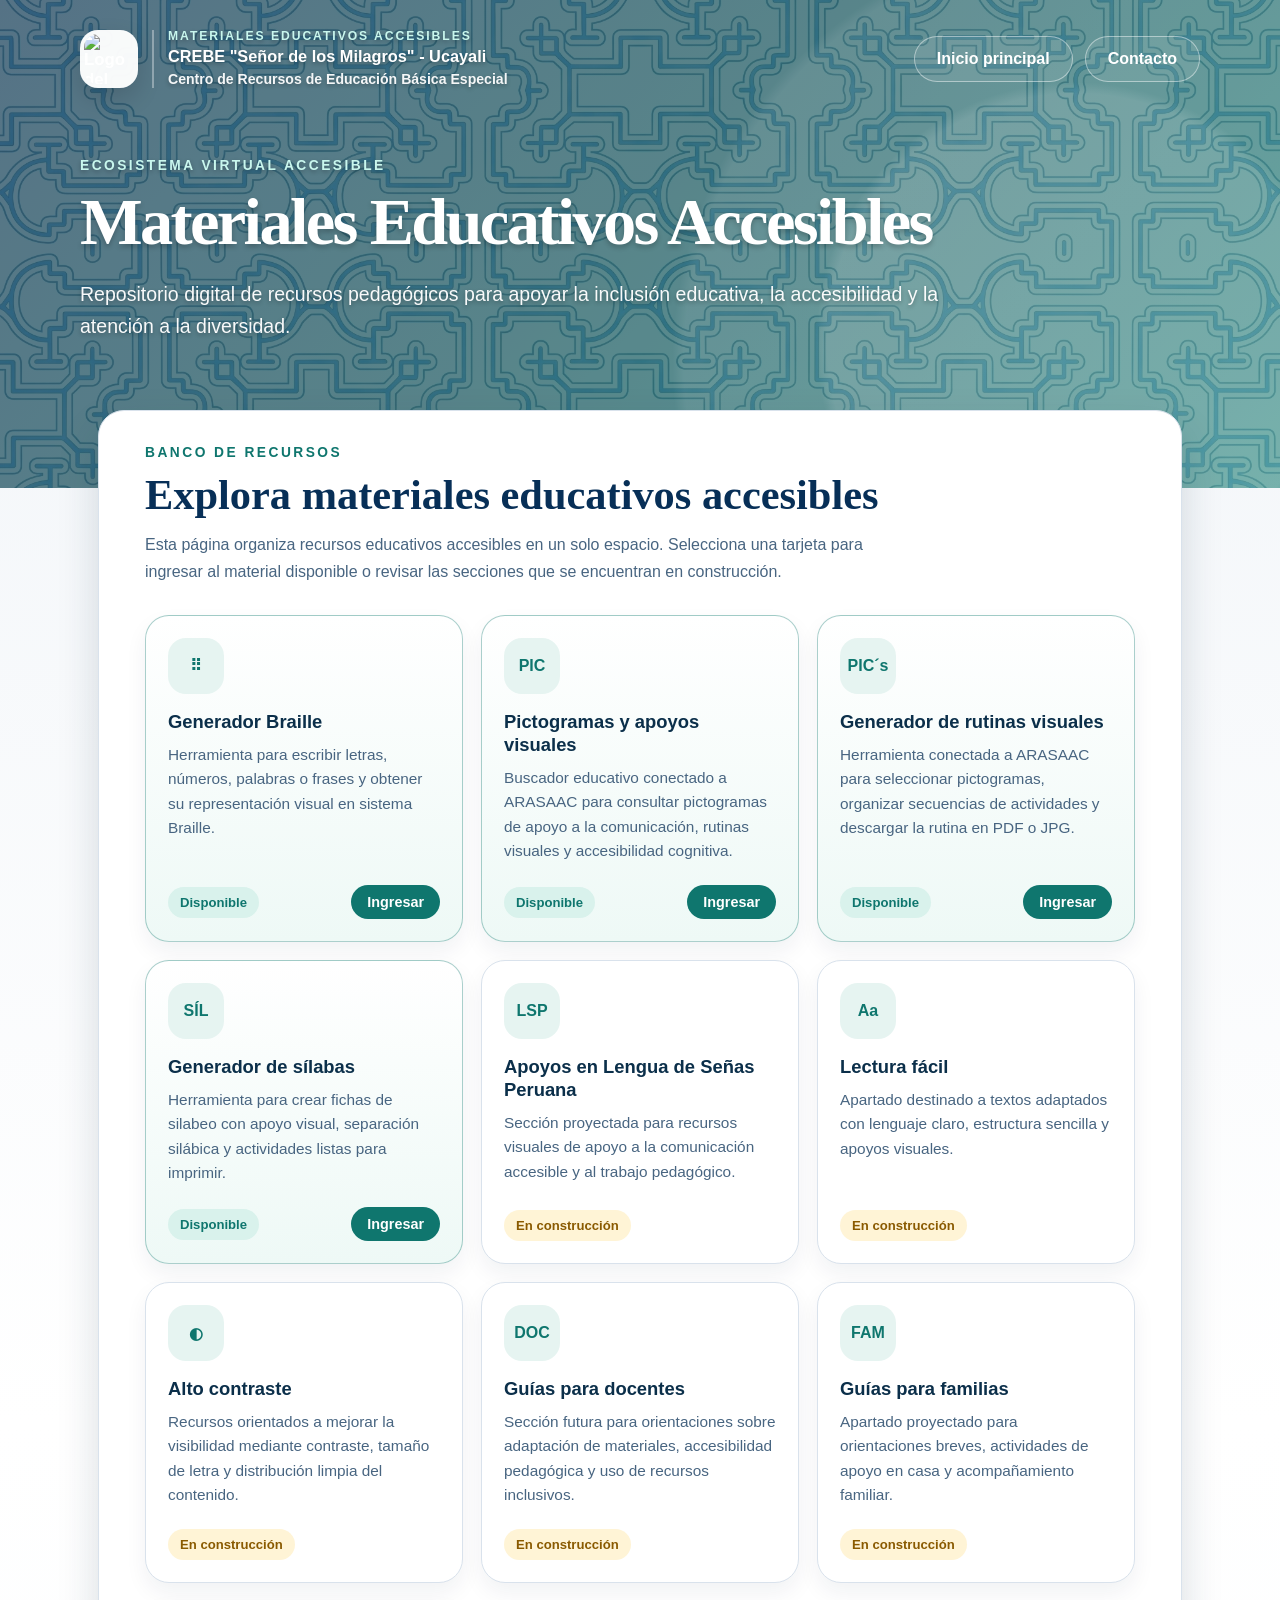
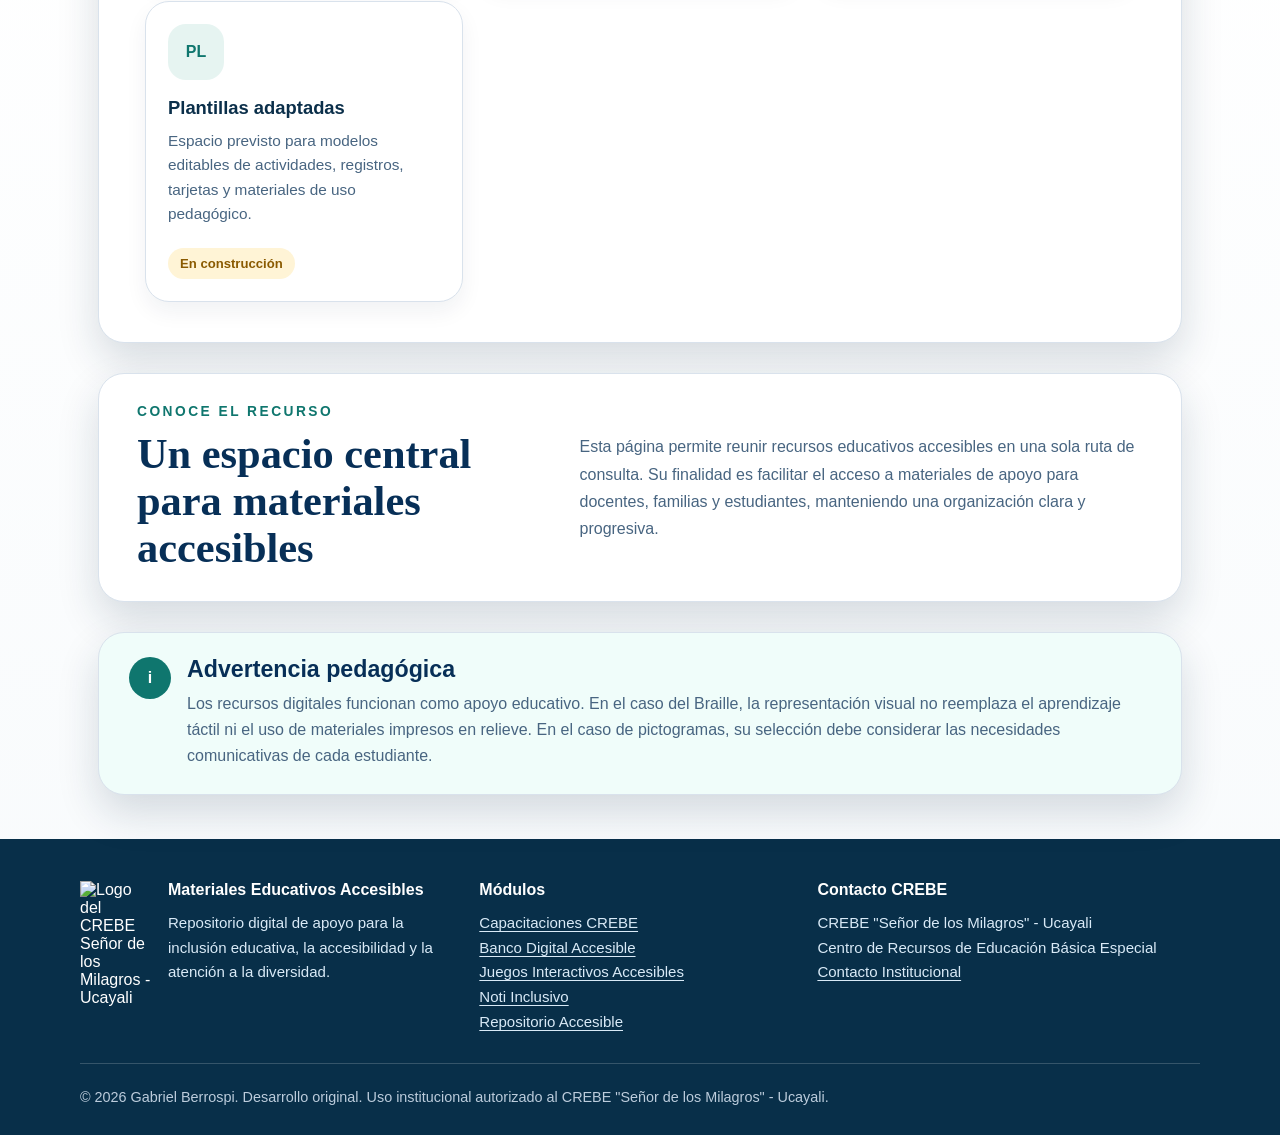
==== commit e3fcfcc4: "Corregir Inicio principal hacia crebe-ucayali.github.io" ====
--- a/index.html
+++ b/index.html
@@ -5,7 +5,8 @@
   <meta name="viewport" content="width=device-width, initial-scale=1">
   <meta name="description" content="Materiales Educativos Accesibles: repositorio digital de recursos pedagógicos para la inclusión, la accesibilidad y la atención a la diversidad.">
   <title>Materiales Educativos Accesibles</title>
-  <link rel="stylesheet" href="estilos.css?v=16">
+  <link rel="stylesheet" href="estilos.css?v=17">
+  <link rel="stylesheet" href="https://crebe-ucayali.github.io/accesos-complementarios/accesibilidad/accesibilidad.css?v=7">
   <style>
     body .cabecera{position:relative!important;overflow:hidden!important;padding:30px 18px 145px!important;color:#ffffff!important;background:radial-gradient(circle at 84% 70%,rgba(255,255,255,.11) 0 22%,transparent 23%),radial-gradient(circle at 86% 74%,rgba(255,255,255,.08) 0 36%,transparent 37%),linear-gradient(135deg,#0b3550 0%,#0f4f57 48%,#0f766e 100%)!important;}
     body .cabecera::after{display:none!important;content:none!important;}
@@ -36,7 +37,7 @@
     <div class="patron-portada" aria-hidden="true"></div>
     <nav class="navegacion" aria-label="Navegación principal">
       <a class="marca marca-institucional" href="index.html" aria-label="Volver al inicio de Materiales Educativos Accesibles">
-        <img class="marca-logo-superior" src="https://gabriel-lsp.github.io/banco-digital-accesible/logo-crebe.png" alt="Logo del CREBE Señor de los Milagros - Ucayali">
+        <img class="marca-logo-superior" src="https://crebe-ucayali.github.io/banco-digital-accesible/logo-crebe.png" alt="Logo del CREBE Señor de los Milagros - Ucayali">
         <span class="marca-texto-superior">
           <span class="marca-modulo">Materiales Educativos Accesibles</span>
           <span class="marca-nombre-institucional">CREBE "Señor de los Milagros" - Ucayali</span>
@@ -44,8 +45,8 @@
         </span>
       </a>
       <div class="enlaces-cabecera">
-        <a class="enlace-cabecera" href="https://crebeucayali.weebly.com/">Inicio principal</a>
-        <a class="enlace-cabecera" href="https://gabriel-lsp.github.io/accesos-complementarios/paginas/contacto.html">Contacto</a>
+        <a class="enlace-cabecera" href="https://crebe-ucayali.github.io/">Inicio principal</a>
+        <a class="enlace-cabecera" href="https://crebe-ucayali.github.io/accesos-complementarios/paginas/contacto.html">Contacto</a>
       </div>
     </nav>
     <div class="portada">
@@ -83,11 +84,12 @@
 
   <footer>
     <div class="footer-contenido">
-      <div class="footer-bloque footer-marca"><img class="footer-logo" src="https://gabriel-lsp.github.io/banco-digital-accesible/logo-crebe.png" alt="Logo del CREBE Señor de los Milagros - Ucayali"><div><h2>Materiales Educativos Accesibles</h2><p>Repositorio digital de apoyo para la inclusión educativa, la accesibilidad y la atención a la diversidad.</p></div></div>
-      <div class="footer-bloque"><h2>Módulos</h2><p><a href="https://gabriel-lsp.github.io/capacitaciones-crebe-ucayali/">Capacitaciones CREBE</a><br><a href="https://gabriel-lsp.github.io/banco-digital-accesible/">Banco Digital Accesible</a><br><a href="https://gabriel-lsp.github.io/juegos-interactivos-accesibles/">Juegos Interactivos Accesibles</a><br><a href="https://gabriel-lsp.github.io/noti-inclusivos/">Noti Inclusivo</a><br><a href="https://gabriel-lsp.github.io/repositorio-accesible/">Repositorio Accesible</a><br></p></div>
-      <div class="footer-bloque"><h2>Contacto CREBE</h2><p>CREBE "Señor de los Milagros" - Ucayali<br>Centro de Recursos de Educación Básica Especial<br><a href="https://gabriel-lsp.github.io/accesos-complementarios/paginas/contacto.html">Contacto Institucional</a></p></div>
+      <div class="footer-bloque footer-marca"><img class="footer-logo" src="https://crebe-ucayali.github.io/banco-digital-accesible/logo-crebe.png" alt="Logo del CREBE Señor de los Milagros - Ucayali"><div><h2>Materiales Educativos Accesibles</h2><p>Repositorio digital de apoyo para la inclusión educativa, la accesibilidad y la atención a la diversidad.</p></div></div>
+      <div class="footer-bloque"><h2>Módulos</h2><p><a href="https://crebe-ucayali.github.io/capacitaciones/">Capacitaciones CREBE</a><br><a href="https://crebe-ucayali.github.io/banco-digital-accesible/">Banco Digital Accesible</a><br><a href="https://crebe-ucayali.github.io/juegos-interactivos-accesibles/">Juegos Interactivos Accesibles</a><br><a href="https://crebe-ucayali.github.io/noti-inclusivos/">Noti Inclusivo</a><br><a href="https://crebe-ucayali.github.io/repositorio-accesible/">Repositorio Accesible</a><br></p></div>
+      <div class="footer-bloque"><h2>Contacto CREBE</h2><p>CREBE "Señor de los Milagros" - Ucayali<br>Centro de Recursos de Educación Básica Especial<br><a href="https://crebe-ucayali.github.io/accesos-complementarios/paginas/contacto.html">Contacto Institucional</a></p></div>
     </div>
     <div class="footer-final"><p>© 2026 Gabriel Berrospi. Desarrollo original. Uso institucional autorizado al CREBE "Señor de los Milagros" - Ucayali.</p></div>
   </footer>
+  <script src="https://crebe-ucayali.github.io/accesos-complementarios/accesibilidad/accesibilidad.js?v=7" defer></script>
 </body>
 </html>
--- a/estilos.css
+++ b/estilos.css
@@ -34,7 +34,7 @@
 .enlaces-cabecera{display:flex;align-items:center;justify-content:flex-end;flex-wrap:wrap;gap:12px;}
 .enlace-cabecera{display:inline-flex;align-items:center;justify-content:center;min-height:46px;padding:10px 22px;border:1px solid rgba(255,255,255,.45);border-radius:999px;color:var(--blanco);text-decoration:none;font-size:1rem;font-weight:800;background:rgba(255,255,255,.08);}
 .enlace-cabecera:hover{color:var(--blanco);background:rgba(255,255,255,.16);}
-.cabecera .enlace-cabecera[href="https://crebeucayali.weebly.com/"]:not(:first-child){display:none;}
+.cabecera .enlace-cabecera[href="https://crebe-ucayali.github.io/"]:not(:first-child){display:none;}
 .cabecera .enlace-cabecera[href*="accesos-complementarios/contacto.html"]{font-size:0;}
 .cabecera .enlace-cabecera[href*="accesos-complementarios/contacto.html"]::after{content:"Contacto Institucional";font-size:1rem;}
 
@@ -48,15 +48,18 @@
 .etiqueta,.etiqueta-superior{color:#c9f7ee;}
 .sobretitulo,.seccion-etiqueta{color:var(--verde-700);}
 .portada h1{max-width:900px;margin:0 0 22px;color:var(--blanco);font-family:Georgia, "Times New Roman", serif;font-size:clamp(2.5rem,5.8vw,4.15rem);line-height:1.04;letter-spacing:-.04em;}
+.titulo-portada-enlace{color:inherit;text-decoration:none;}
 .subtitulo{max-width:880px;margin:0;color:rgba(255,255,255,.96);font-size:1.22rem;line-height:1.65;}
 
 main{max-width:1120px;margin:-78px auto 0;padding:0 18px 44px;position:relative;z-index:2;}
 .panel-busqueda,.panel-presentacion,.aviso-pedagogico{background:var(--blanco);border:1px solid var(--gris-300);border-radius:26px;box-shadow:var(--sombra);}
 .panel-busqueda{padding:34px 46px 40px;}
+.panel-busqueda .panel-encabezado{display:block;margin-bottom:30px;}
 .panel-encabezado{display:flex;align-items:flex-start;justify-content:space-between;gap:24px;margin-bottom:30px;}
 .sobretitulo{margin:0 0 12px;color:var(--verde-700);font-size:.86rem;font-weight:900;letter-spacing:.18em;text-transform:uppercase;}
 .panel-encabezado h2,.panel-presentacion h2,.aviso-pedagogico h2{margin:0;color:#072f57;font-family:Georgia, "Times New Roman", serif;font-size:clamp(1.9rem,3.6vw,2.65rem);line-height:1.1;}
 .texto-panel{max-width:860px;margin:14px 0 0;color:var(--gris-600);line-height:1.65;font-size:1rem;}
+.texto-panel-materiales{max-width:760px;margin:14px 0 0;color:#486581;line-height:1.65;font-size:1rem;}
 .contador{display:inline-flex;align-items:center;justify-content:center;margin:4px 0 0;padding:10px 18px;border-radius:999px;background:var(--verde-100);color:var(--verde-700);font-weight:900;}
 .herramientas{display:grid;grid-template-columns:1.2fr .8fr;gap:28px;margin-top:10px;}
 .grupo-busqueda label,.grupo-filtros p{display:block;margin:0 0 10px;color:#072f57;font-weight:900;}
@@ -72,6 +75,18 @@
 .tarjeta{background:var(--blanco);border:1px solid var(--gris-300);border-radius:24px;padding:22px;box-shadow:0 10px 24px rgba(16,42,67,.08);}
 .tarjeta h3{margin:0 0 8px;color:#072f57;}
 .tarjeta p{margin:0;color:var(--gris-600);line-height:1.55;}
+.grid-materiales{display:grid;grid-template-columns:repeat(3,1fr);gap:18px;margin-top:28px;}
+.tarjeta-material{background:#ffffff;border:1px solid #d9e2ec;border-radius:24px;padding:22px;min-height:250px;display:flex;flex-direction:column;justify-content:space-between;box-shadow:0 10px 22px rgba(16,42,67,.06);}
+.tarjeta-material.disponible{background:linear-gradient(180deg,#ffffff 0%,#eef9f6 100%);border-color:rgba(15,118,110,.35);}
+.material-icono{width:56px;height:56px;border-radius:18px;background:#e6f4f1;color:#0f766e;display:flex;align-items:center;justify-content:center;font-weight:900;font-size:1rem;margin-bottom:16px;}
+.tarjeta-material h3{margin:0 0 10px;color:#0b2f4a;font-size:1.15rem;line-height:1.25;}
+.tarjeta-material p{margin:0;color:#486581;line-height:1.58;font-size:.96rem;}
+.tarjeta-pie{margin-top:22px;display:flex;justify-content:space-between;align-items:center;gap:10px;flex-wrap:wrap;}
+.estado-material{display:inline-block;padding:8px 12px;border-radius:999px;font-size:.82rem;font-weight:800;}
+.estado-material.disponible{background:#d9f2ec;color:#0f766e;}
+.estado-material.construccion{background:#fff4d6;color:#8a5a00;}
+.enlace-material{display:inline-block;text-decoration:none;background:#0f766e;color:#ffffff;padding:9px 16px;border-radius:999px;font-weight:800;font-size:.9rem;}
+.enlace-material:hover{background:#0b4f4a;color:#ffffff;}
 .contenedor-boton-mas{display:flex;justify-content:center;margin-top:28px;}
 .boton-mas,.boton-primario{display:inline-flex;align-items:center;justify-content:center;min-height:46px;padding:11px 24px;border-radius:999px;background:var(--verde-700);color:var(--blanco);font-weight:900;box-shadow:0 8px 18px rgba(0,0,0,.12);}
 .boton-mas:hover,.boton-primario:hover{background:var(--verde-800);}
@@ -104,14 +119,15 @@
 @media (max-width:900px){
   .herramientas,.panel-presentacion,.footer-contenido{grid-template-columns:1fr;}
   .lista-tarjetas{grid-template-columns:repeat(2,1fr);}
+  .grid-materiales{grid-template-columns:repeat(2,1fr);}
   .footer-marca{align-items:center;}
 }
 @media (max-width:700px){
   .cabecera{padding:26px 18px 116px;}
   .navegacion{align-items:flex-start;flex-direction:column;}
-  .enlaces-cabecera{justify-content:flex-start;gap:12px;}
-  .enlace-cabecera{width:auto;min-height:46px;padding:10px 22px;font-size:1rem;}
-  .cabecera .enlace-cabecera[href*="accesos-complementarios/contacto.html"]::after{font-size:1rem;}
+  .enlaces-cabecera{display:flex;width:100%;justify-content:flex-start;align-items:center;gap:8px;flex-wrap:wrap;}
+  .enlace-cabecera{width:auto;min-width:0;min-height:38px;padding:8px 12px;font-size:.84rem;line-height:1.1;text-align:center;white-space:nowrap;border-radius:999px;}
+  .cabecera .enlace-cabecera[href*="accesos-complementarios/contacto.html"]::after{font-size:.84rem;}
   .portada{margin-top:54px;}
   .bloque-institucional{align-items:center;gap:16px;margin-bottom:28px;}
   .logo-crebe{width:80px;max-width:80px;height:80px;max-height:80px;}
@@ -122,6 +138,7 @@
   .panel-busqueda,.panel-presentacion,.aviso-pedagogico{padding:26px 20px 30px;}
   .panel-encabezado{flex-direction:column;}
   .lista-tarjetas{grid-template-columns:1fr;}
+  .grid-materiales{grid-template-columns:1fr;}
   .tarjeta-pie{flex-direction:column;align-items:flex-start;}
   .enlace-material{width:100%;text-align:center;}
   .seccion-rutinas input,.seccion-rutinas textarea,.rutinas input,.rutinas textarea{pointer-events:auto;user-select:text;-webkit-user-select:text;cursor:text;position:relative;z-index:10;}
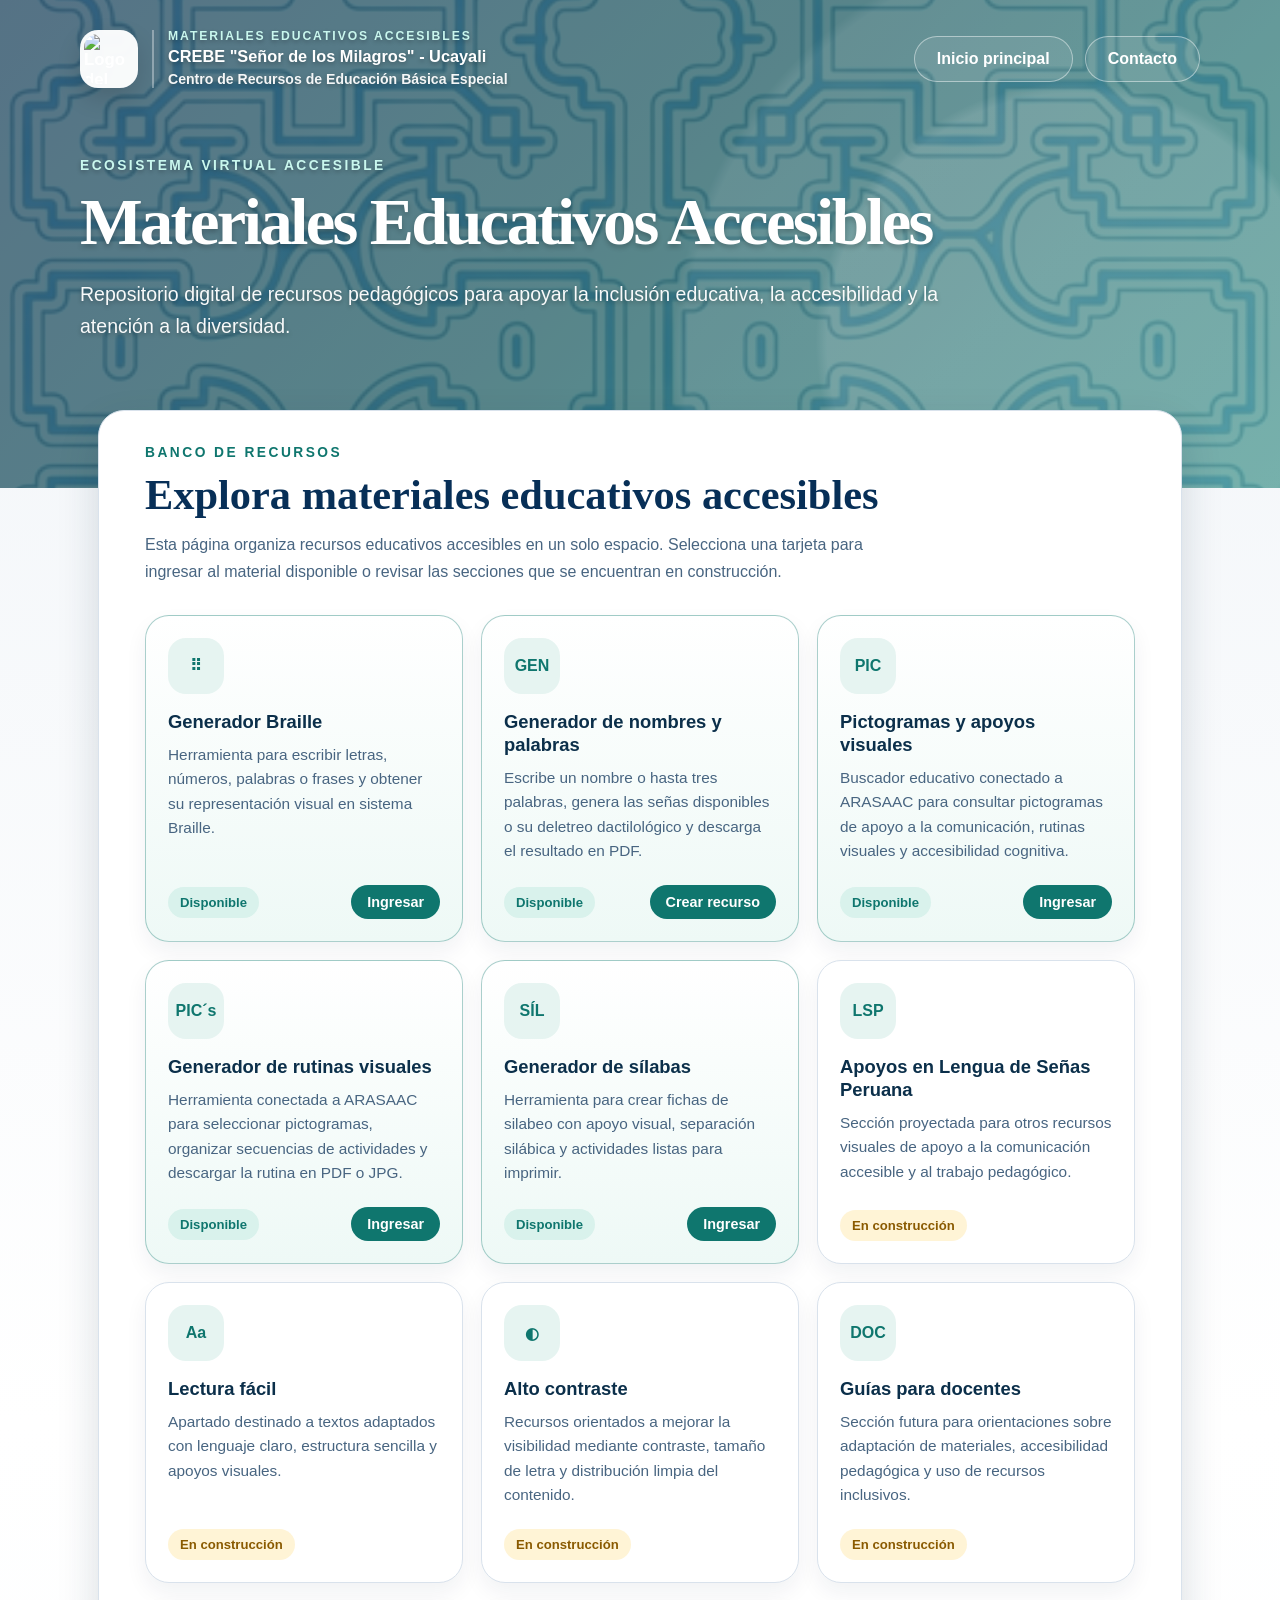
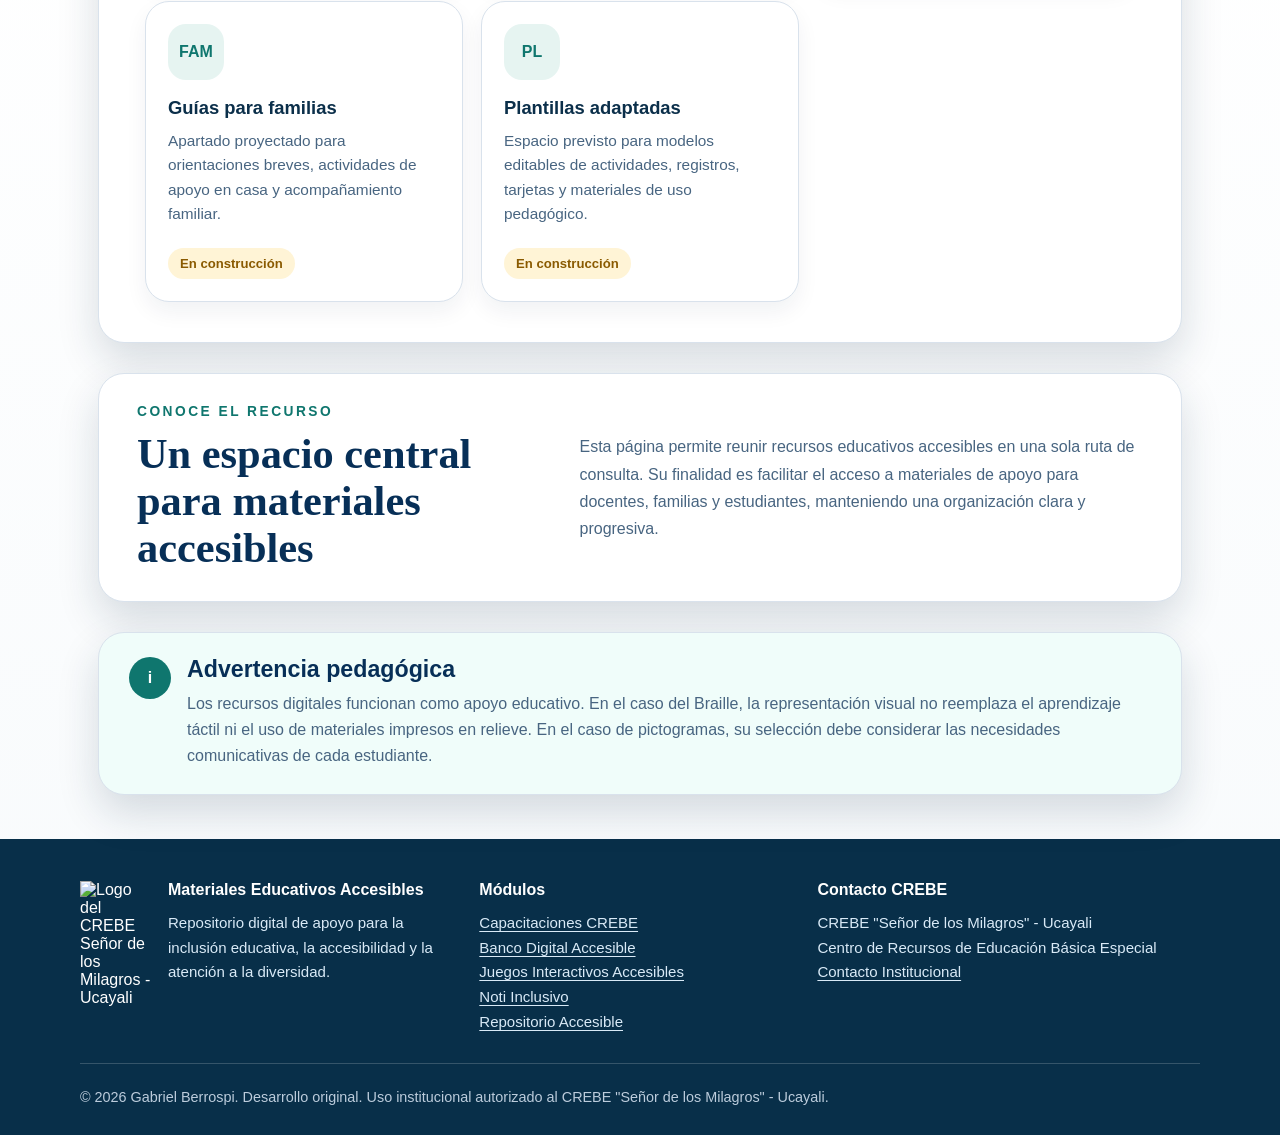
==== commit 1479bbc7: "Agregar tarjeta del generador LSP en MEA" ====
--- a/index.html
+++ b/index.html
@@ -32,45 +32,27 @@
 </head>
 <body>
   <a class="salto-contenido" href="#contenido-principal">Ir al contenido</a>
-
   <header class="cabecera">
     <div class="patron-portada" aria-hidden="true"></div>
     <nav class="navegacion" aria-label="Navegación principal">
       <a class="marca marca-institucional" href="index.html" aria-label="Volver al inicio de Materiales Educativos Accesibles">
         <img class="marca-logo-superior" src="https://crebe-ucayali.github.io/banco-digital-accesible/logo-crebe.png" alt="Logo del CREBE Señor de los Milagros - Ucayali">
-        <span class="marca-texto-superior">
-          <span class="marca-modulo">Materiales Educativos Accesibles</span>
-          <span class="marca-nombre-institucional">CREBE "Señor de los Milagros" - Ucayali</span>
-          <span class="marca-detalle-institucional">Centro de Recursos de Educación Básica Especial</span>
-        </span>
+        <span class="marca-texto-superior"><span class="marca-modulo">Materiales Educativos Accesibles</span><span class="marca-nombre-institucional">CREBE "Señor de los Milagros" - Ucayali</span><span class="marca-detalle-institucional">Centro de Recursos de Educación Básica Especial</span></span>
       </a>
-      <div class="enlaces-cabecera">
-        <a class="enlace-cabecera" href="https://crebe-ucayali.github.io/">Inicio principal</a>
-        <a class="enlace-cabecera" href="https://crebe-ucayali.github.io/accesos-complementarios/paginas/contacto.html">Contacto</a>
-      </div>
+      <div class="enlaces-cabecera"><a class="enlace-cabecera" href="https://crebe-ucayali.github.io/">Inicio principal</a><a class="enlace-cabecera" href="https://crebe-ucayali.github.io/accesos-complementarios/paginas/contacto.html">Contacto</a></div>
     </nav>
-    <div class="portada">
-      <p class="etiqueta">ECOSISTEMA VIRTUAL ACCESIBLE</p>
-      <h1><a class="titulo-portada-enlace" href="index.html">Materiales Educativos Accesibles</a></h1>
-      <p class="subtitulo">Repositorio digital de recursos pedagógicos para apoyar la inclusión educativa, la accesibilidad y la atención a la diversidad.</p>
-    </div>
+    <div class="portada"><p class="etiqueta">ECOSISTEMA VIRTUAL ACCESIBLE</p><h1><a class="titulo-portada-enlace" href="index.html">Materiales Educativos Accesibles</a></h1><p class="subtitulo">Repositorio digital de recursos pedagógicos para apoyar la inclusión educativa, la accesibilidad y la atención a la diversidad.</p></div>
   </header>
-
   <main id="contenido-principal">
     <section class="panel-busqueda" aria-labelledby="titulo-catalogo">
-      <div class="panel-encabezado">
-        <div>
-          <p class="sobretitulo">Banco de recursos</p>
-          <h2 id="titulo-catalogo">Explora materiales educativos accesibles</h2>
-          <p class="texto-panel-materiales">Esta página organiza recursos educativos accesibles en un solo espacio. Selecciona una tarjeta para ingresar al material disponible o revisar las secciones que se encuentran en construcción.</p>
-        </div>
-      </div>
+      <div class="panel-encabezado"><div><p class="sobretitulo">Banco de recursos</p><h2 id="titulo-catalogo">Explora materiales educativos accesibles</h2><p class="texto-panel-materiales">Esta página organiza recursos educativos accesibles en un solo espacio. Selecciona una tarjeta para ingresar al material disponible o revisar las secciones que se encuentran en construcción.</p></div></div>
       <div class="grid-materiales">
         <article class="tarjeta-material disponible"><div><div class="material-icono" aria-hidden="true">⠿</div><h3>Generador Braille</h3><p>Herramienta para escribir letras, números, palabras o frases y obtener su representación visual en sistema Braille.</p></div><div class="tarjeta-pie"><span class="estado-material disponible">Disponible</span><a class="enlace-material" href="generador/generador.html">Ingresar</a></div></article>
+        <article class="tarjeta-material disponible"><div><div class="material-icono" aria-hidden="true">GEN</div><h3>Generador de nombres y palabras</h3><p>Escribe un nombre o hasta tres palabras, genera las señas disponibles o su deletreo dactilológico y descarga el resultado en PDF.</p></div><div class="tarjeta-pie"><span class="estado-material disponible">Disponible</span><a class="enlace-material" href="generador-lsp/index.html">Crear recurso</a></div></article>
         <article class="tarjeta-material disponible"><div><div class="material-icono" aria-hidden="true">PIC</div><h3>Pictogramas y apoyos visuales</h3><p>Buscador educativo conectado a ARASAAC para consultar pictogramas de apoyo a la comunicación, rutinas visuales y accesibilidad cognitiva.</p></div><div class="tarjeta-pie"><span class="estado-material disponible">Disponible</span><a class="enlace-material" href="pictogramas/pictogramas.html">Ingresar</a></div></article>
         <article class="tarjeta-material disponible"><div><div class="material-icono" aria-hidden="true">PIC´s</div><h3>Generador de rutinas visuales</h3><p>Herramienta conectada a ARASAAC para seleccionar pictogramas, organizar secuencias de actividades y descargar la rutina en PDF o JPG.</p></div><div class="tarjeta-pie"><span class="estado-material disponible">Disponible</span><a class="enlace-material" href="rutinas/rutinas.html">Ingresar</a></div></article>
         <article class="tarjeta-material disponible"><div><div class="material-icono" aria-hidden="true">SÍL</div><h3>Generador de sílabas</h3><p>Herramienta para crear fichas de silabeo con apoyo visual, separación silábica y actividades listas para imprimir.</p></div><div class="tarjeta-pie"><span class="estado-material disponible">Disponible</span><a class="enlace-material" href="conciencia-fonologica/conciencia-fonologica.html">Ingresar</a></div></article>
-        <article class="tarjeta-material"><div><div class="material-icono" aria-hidden="true">LSP</div><h3>Apoyos en Lengua de Señas Peruana</h3><p>Sección proyectada para recursos visuales de apoyo a la comunicación accesible y al trabajo pedagógico.</p></div><div class="tarjeta-pie"><span class="estado-material construccion">En construcción</span></div></article>
+        <article class="tarjeta-material"><div><div class="material-icono" aria-hidden="true">LSP</div><h3>Apoyos en Lengua de Señas Peruana</h3><p>Sección proyectada para otros recursos visuales de apoyo a la comunicación accesible y al trabajo pedagógico.</p></div><div class="tarjeta-pie"><span class="estado-material construccion">En construcción</span></div></article>
         <article class="tarjeta-material"><div><div class="material-icono" aria-hidden="true">Aa</div><h3>Lectura fácil</h3><p>Apartado destinado a textos adaptados con lenguaje claro, estructura sencilla y apoyos visuales.</p></div><div class="tarjeta-pie"><span class="estado-material construccion">En construcción</span></div></article>
         <article class="tarjeta-material"><div><div class="material-icono" aria-hidden="true">◐</div><h3>Alto contraste</h3><p>Recursos orientados a mejorar la visibilidad mediante contraste, tamaño de letra y distribución limpia del contenido.</p></div><div class="tarjeta-pie"><span class="estado-material construccion">En construcción</span></div></article>
         <article class="tarjeta-material"><div><div class="material-icono" aria-hidden="true">DOC</div><h3>Guías para docentes</h3><p>Sección futura para orientaciones sobre adaptación de materiales, accesibilidad pedagógica y uso de recursos inclusivos.</p></div><div class="tarjeta-pie"><span class="estado-material construccion">En construcción</span></div></article>
@@ -81,15 +63,7 @@
     <section id="presentacion" class="seccion-presentacion" aria-labelledby="titulo-presentacion"><div class="panel-presentacion"><div><p class="sobretitulo">Conoce el recurso</p><h2 id="titulo-presentacion">Un espacio central para materiales accesibles</h2></div><p>Esta página permite reunir recursos educativos accesibles en una sola ruta de consulta. Su finalidad es facilitar el acceso a materiales de apoyo para docentes, familias y estudiantes, manteniendo una organización clara y progresiva.</p></div></section>
     <section id="aviso-pedagogico" class="seccion-aviso" aria-labelledby="titulo-aviso"><aside class="aviso-pedagogico"><div class="aviso-icono" aria-hidden="true">i</div><div><h2 id="titulo-aviso">Advertencia pedagógica</h2><p>Los recursos digitales funcionan como apoyo educativo. En el caso del Braille, la representación visual no reemplaza el aprendizaje táctil ni el uso de materiales impresos en relieve. En el caso de pictogramas, su selección debe considerar las necesidades comunicativas de cada estudiante.</p></div></aside></section>
   </main>
-
-  <footer>
-    <div class="footer-contenido">
-      <div class="footer-bloque footer-marca"><img class="footer-logo" src="https://crebe-ucayali.github.io/banco-digital-accesible/logo-crebe.png" alt="Logo del CREBE Señor de los Milagros - Ucayali"><div><h2>Materiales Educativos Accesibles</h2><p>Repositorio digital de apoyo para la inclusión educativa, la accesibilidad y la atención a la diversidad.</p></div></div>
-      <div class="footer-bloque"><h2>Módulos</h2><p><a href="https://crebe-ucayali.github.io/capacitaciones/">Capacitaciones CREBE</a><br><a href="https://crebe-ucayali.github.io/banco-digital-accesible/">Banco Digital Accesible</a><br><a href="https://crebe-ucayali.github.io/juegos-interactivos-accesibles/">Juegos Interactivos Accesibles</a><br><a href="https://crebe-ucayali.github.io/noti-inclusivos/">Noti Inclusivo</a><br><a href="https://crebe-ucayali.github.io/repositorio-accesible/">Repositorio Accesible</a><br></p></div>
-      <div class="footer-bloque"><h2>Contacto CREBE</h2><p>CREBE "Señor de los Milagros" - Ucayali<br>Centro de Recursos de Educación Básica Especial<br><a href="https://crebe-ucayali.github.io/accesos-complementarios/paginas/contacto.html">Contacto Institucional</a></p></div>
-    </div>
-    <div class="footer-final"><p>© 2026 Gabriel Berrospi. Desarrollo original. Uso institucional autorizado al CREBE "Señor de los Milagros" - Ucayali.</p></div>
-  </footer>
+  <footer><div class="footer-contenido"><div class="footer-bloque footer-marca"><img class="footer-logo" src="https://crebe-ucayali.github.io/banco-digital-accesible/logo-crebe.png" alt="Logo del CREBE Señor de los Milagros - Ucayali"><div><h2>Materiales Educativos Accesibles</h2><p>Repositorio digital de apoyo para la inclusión educativa, la accesibilidad y la atención a la diversidad.</p></div></div><div class="footer-bloque"><h2>Módulos</h2><p><a href="https://crebe-ucayali.github.io/capacitaciones/">Capacitaciones CREBE</a><br><a href="https://crebe-ucayali.github.io/banco-digital-accesible/">Banco Digital Accesible</a><br><a href="https://crebe-ucayali.github.io/juegos-interactivos-accesibles/">Juegos Interactivos Accesibles</a><br><a href="https://crebe-ucayali.github.io/noti-inclusivos/">Noti Inclusivo</a><br><a href="https://crebe-ucayali.github.io/repositorio-accesible/">Repositorio Accesible</a><br></p></div><div class="footer-bloque"><h2>Contacto CREBE</h2><p>CREBE "Señor de los Milagros" - Ucayali<br>Centro de Recursos de Educación Básica Especial<br><a href="https://crebe-ucayali.github.io/accesos-complementarios/paginas/contacto.html">Contacto Institucional</a></p></div></div><div class="footer-final"><p>© 2026 Gabriel Berrospi. Desarrollo original. Uso institucional autorizado al CREBE "Señor de los Milagros" - Ucayali.</p></div></footer>
   <script src="https://crebe-ucayali.github.io/accesos-complementarios/accesibilidad/accesibilidad.js?v=7" defer></script>
 </body>
 </html>
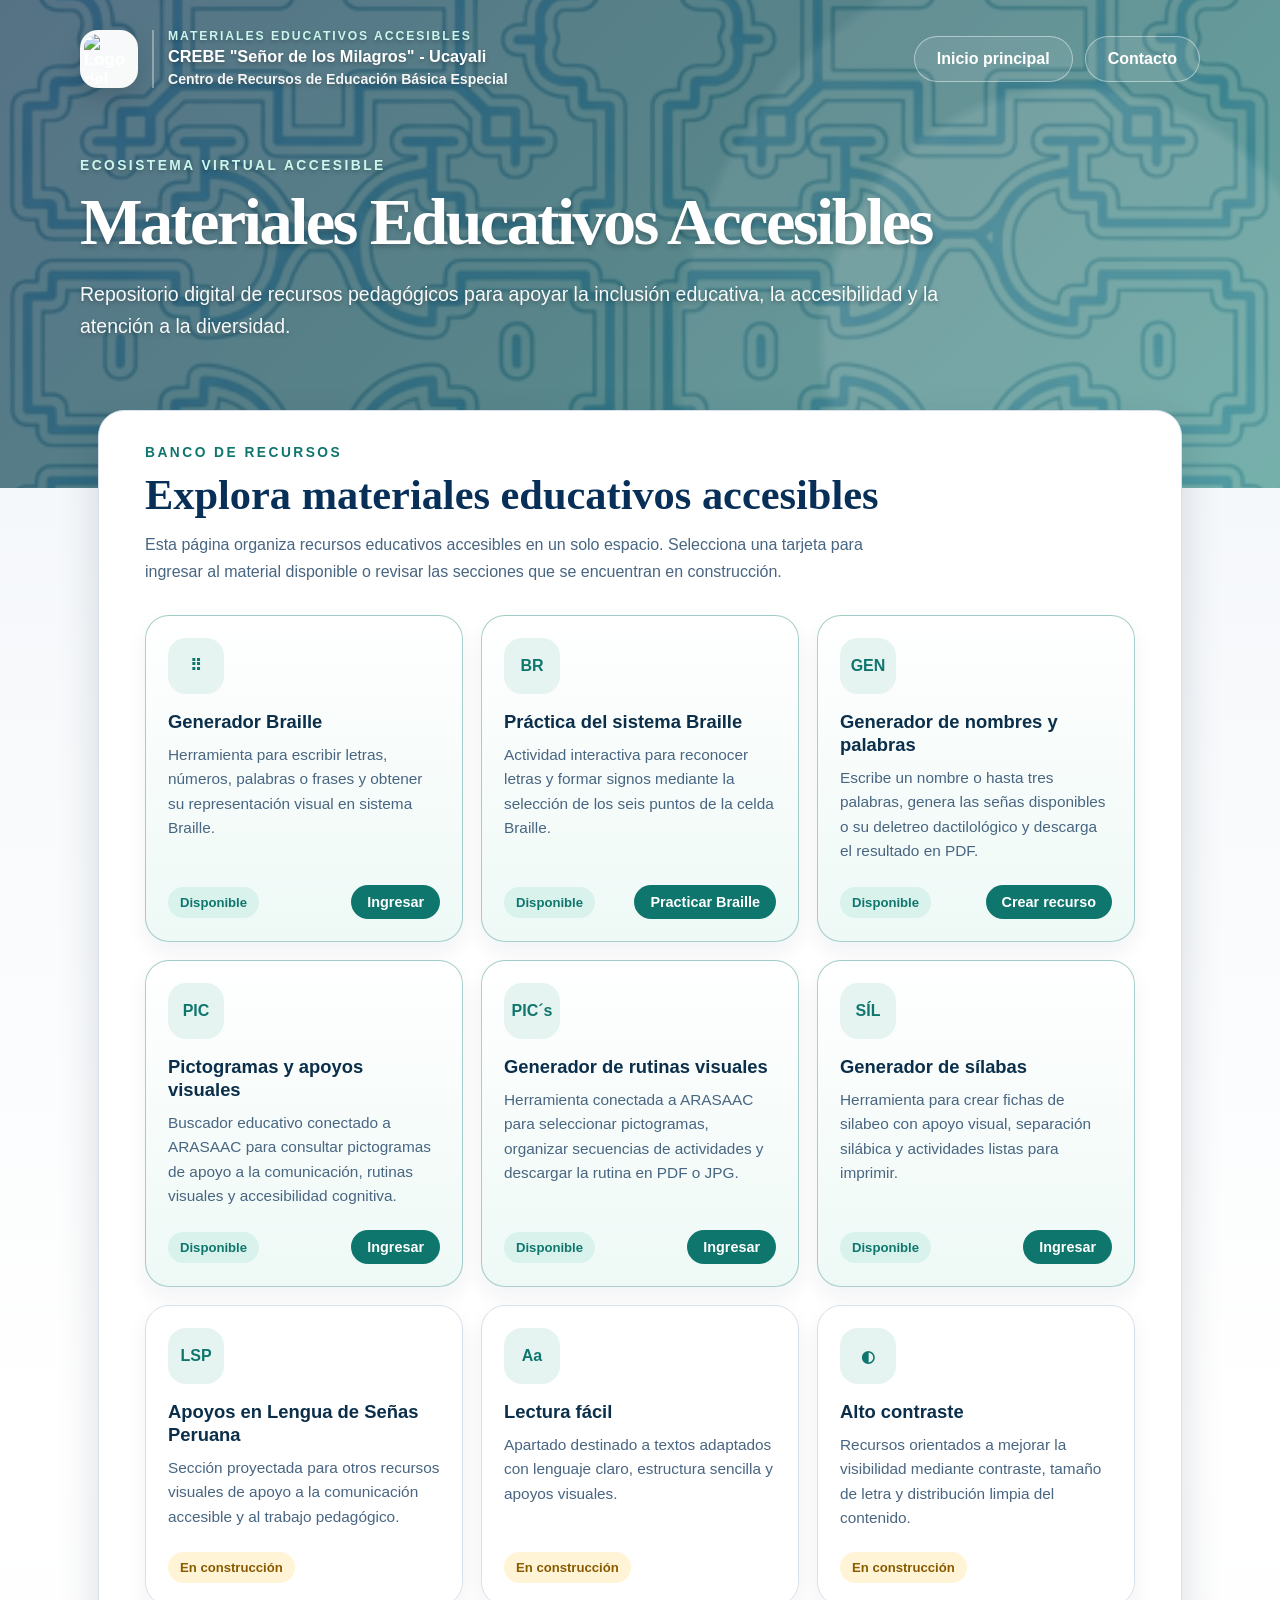
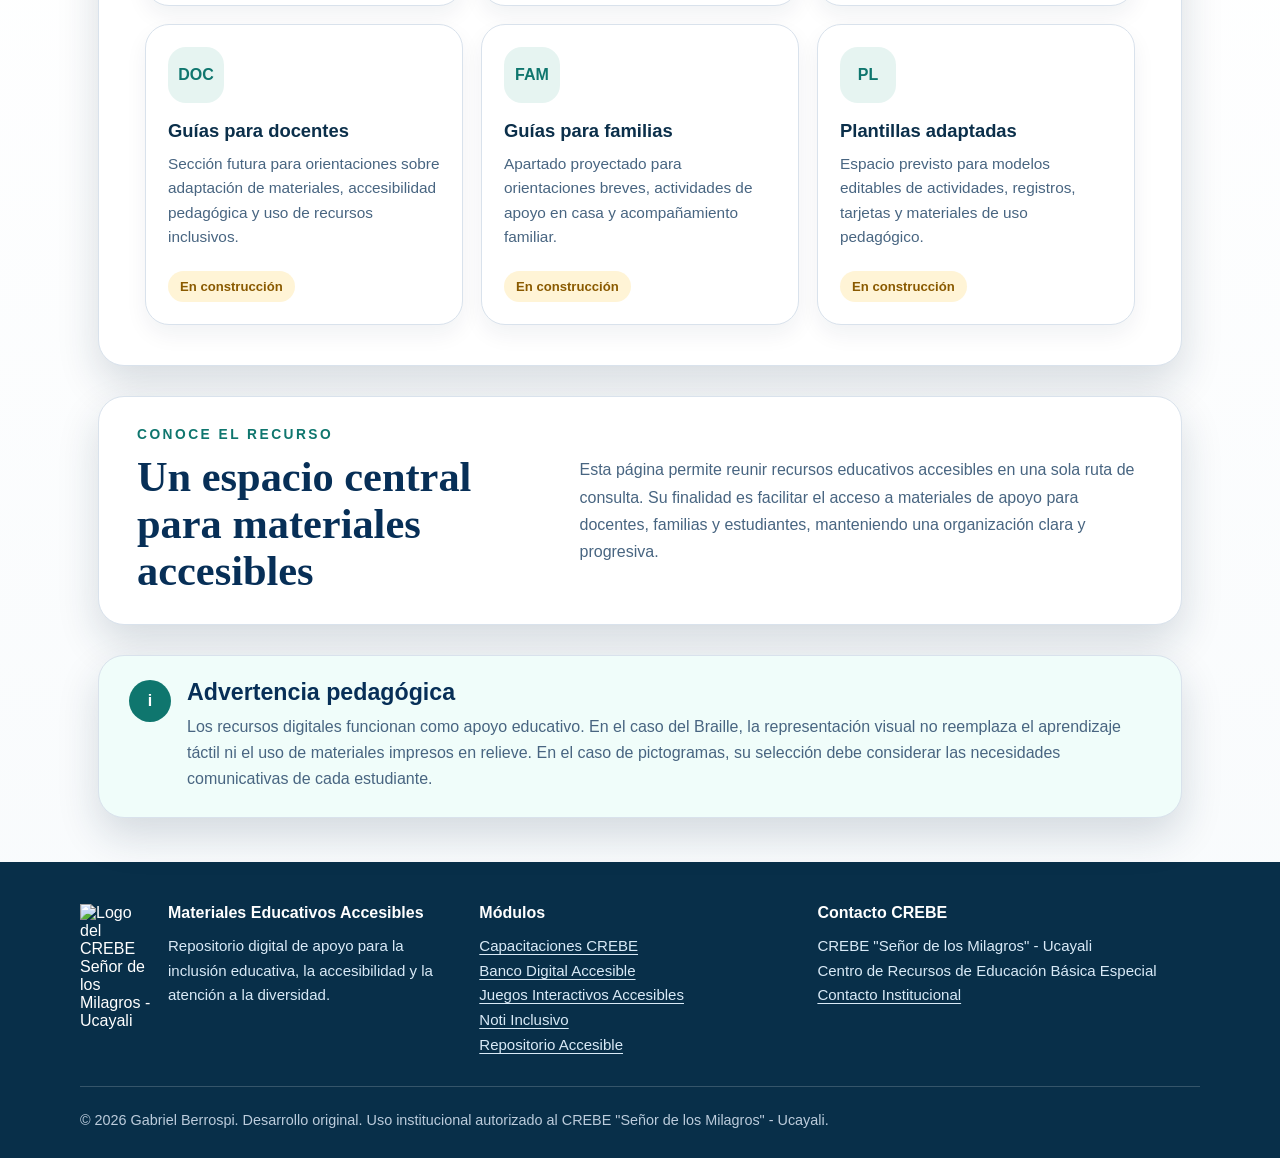
==== commit d569f624: "Añadir acceso a práctica del sistema Braille" ====
--- a/index.html
+++ b/index.html
@@ -48,6 +48,7 @@
       <div class="panel-encabezado"><div><p class="sobretitulo">Banco de recursos</p><h2 id="titulo-catalogo">Explora materiales educativos accesibles</h2><p class="texto-panel-materiales">Esta página organiza recursos educativos accesibles en un solo espacio. Selecciona una tarjeta para ingresar al material disponible o revisar las secciones que se encuentran en construcción.</p></div></div>
       <div class="grid-materiales">
         <article class="tarjeta-material disponible"><div><div class="material-icono" aria-hidden="true">⠿</div><h3>Generador Braille</h3><p>Herramienta para escribir letras, números, palabras o frases y obtener su representación visual en sistema Braille.</p></div><div class="tarjeta-pie"><span class="estado-material disponible">Disponible</span><a class="enlace-material" href="generador/generador.html">Ingresar</a></div></article>
+        <article class="tarjeta-material disponible"><div><div class="material-icono" aria-hidden="true">BR</div><h3>Práctica del sistema Braille</h3><p>Actividad interactiva para reconocer letras y formar signos mediante la selección de los seis puntos de la celda Braille.</p></div><div class="tarjeta-pie"><span class="estado-material disponible">Disponible</span><a class="enlace-material" href="practica-braille/index.html">Practicar Braille</a></div></article>
         <article class="tarjeta-material disponible"><div><div class="material-icono" aria-hidden="true">GEN</div><h3>Generador de nombres y palabras</h3><p>Escribe un nombre o hasta tres palabras, genera las señas disponibles o su deletreo dactilológico y descarga el resultado en PDF.</p></div><div class="tarjeta-pie"><span class="estado-material disponible">Disponible</span><a class="enlace-material" href="generador-lsp/index.html">Crear recurso</a></div></article>
         <article class="tarjeta-material disponible"><div><div class="material-icono" aria-hidden="true">PIC</div><h3>Pictogramas y apoyos visuales</h3><p>Buscador educativo conectado a ARASAAC para consultar pictogramas de apoyo a la comunicación, rutinas visuales y accesibilidad cognitiva.</p></div><div class="tarjeta-pie"><span class="estado-material disponible">Disponible</span><a class="enlace-material" href="pictogramas/pictogramas.html">Ingresar</a></div></article>
         <article class="tarjeta-material disponible"><div><div class="material-icono" aria-hidden="true">PIC´s</div><h3>Generador de rutinas visuales</h3><p>Herramienta conectada a ARASAAC para seleccionar pictogramas, organizar secuencias de actividades y descargar la rutina en PDF o JPG.</p></div><div class="tarjeta-pie"><span class="estado-material disponible">Disponible</span><a class="enlace-material" href="rutinas/rutinas.html">Ingresar</a></div></article>
